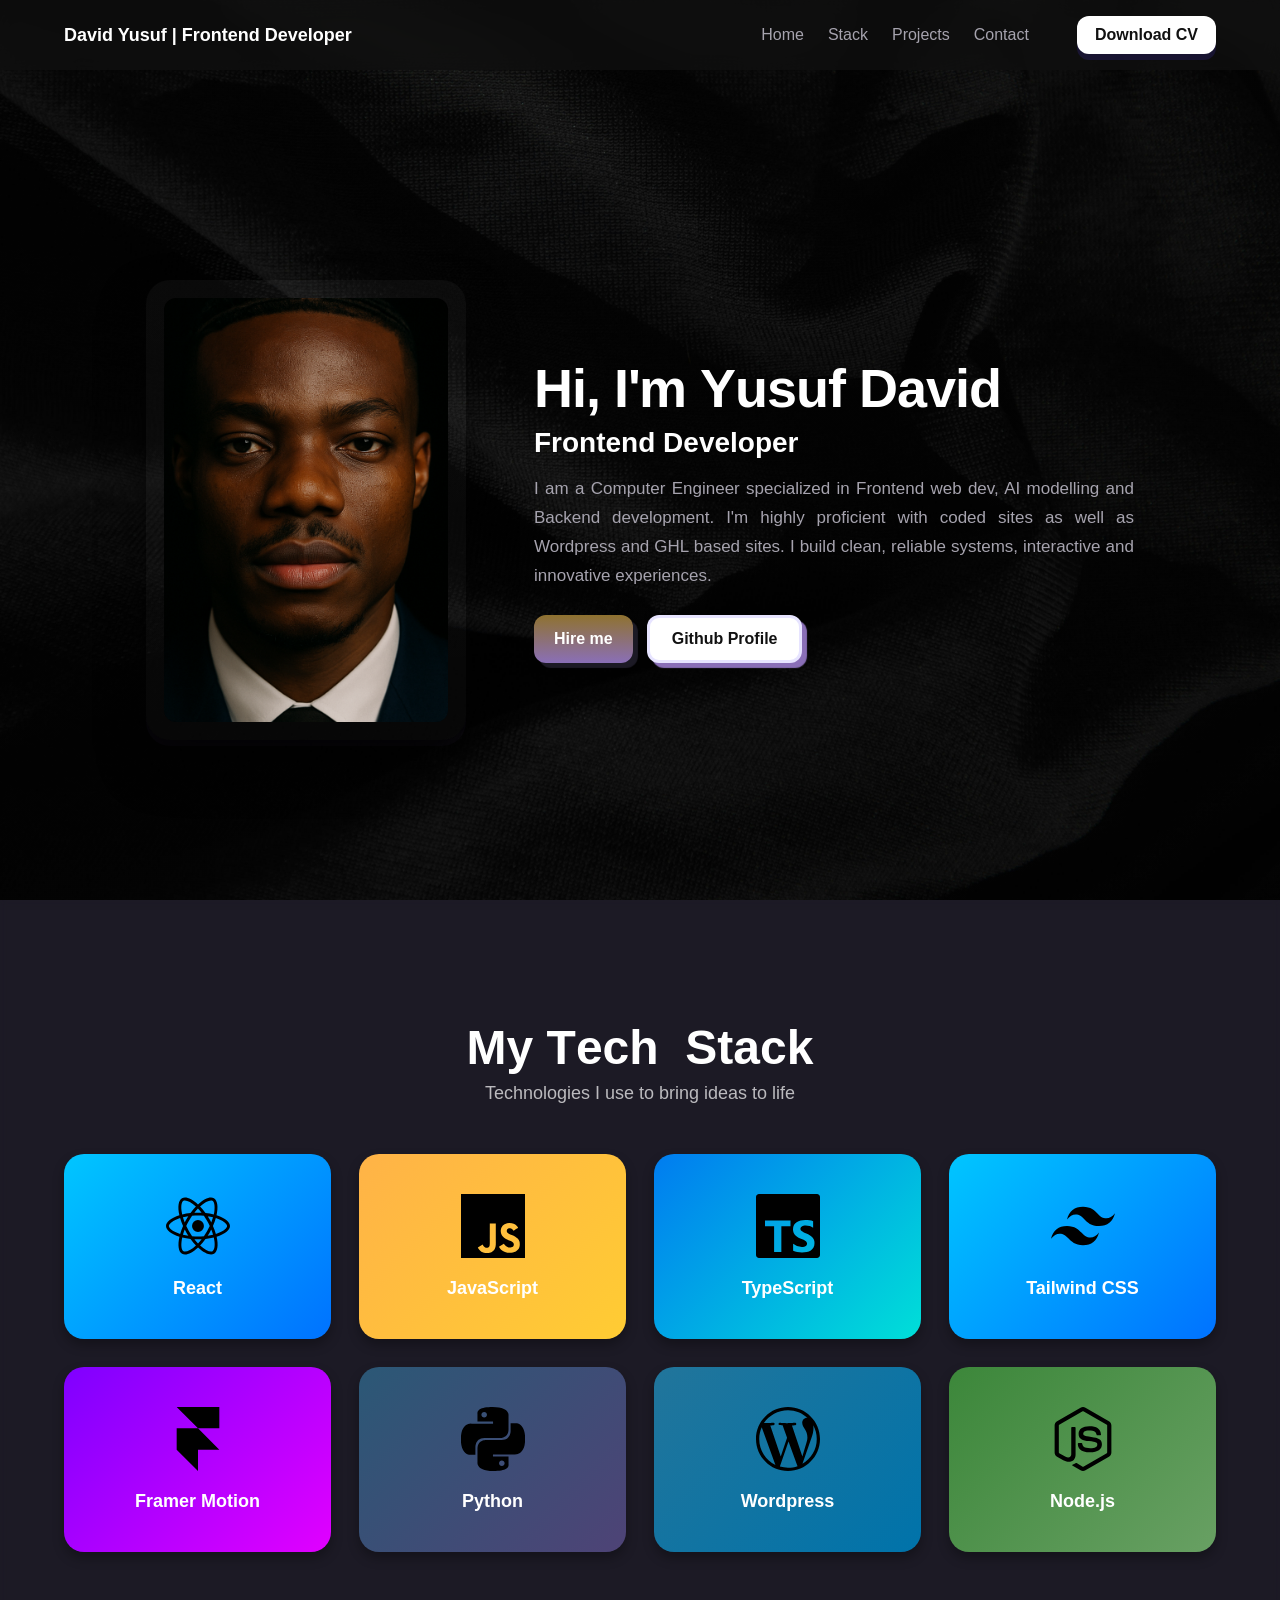
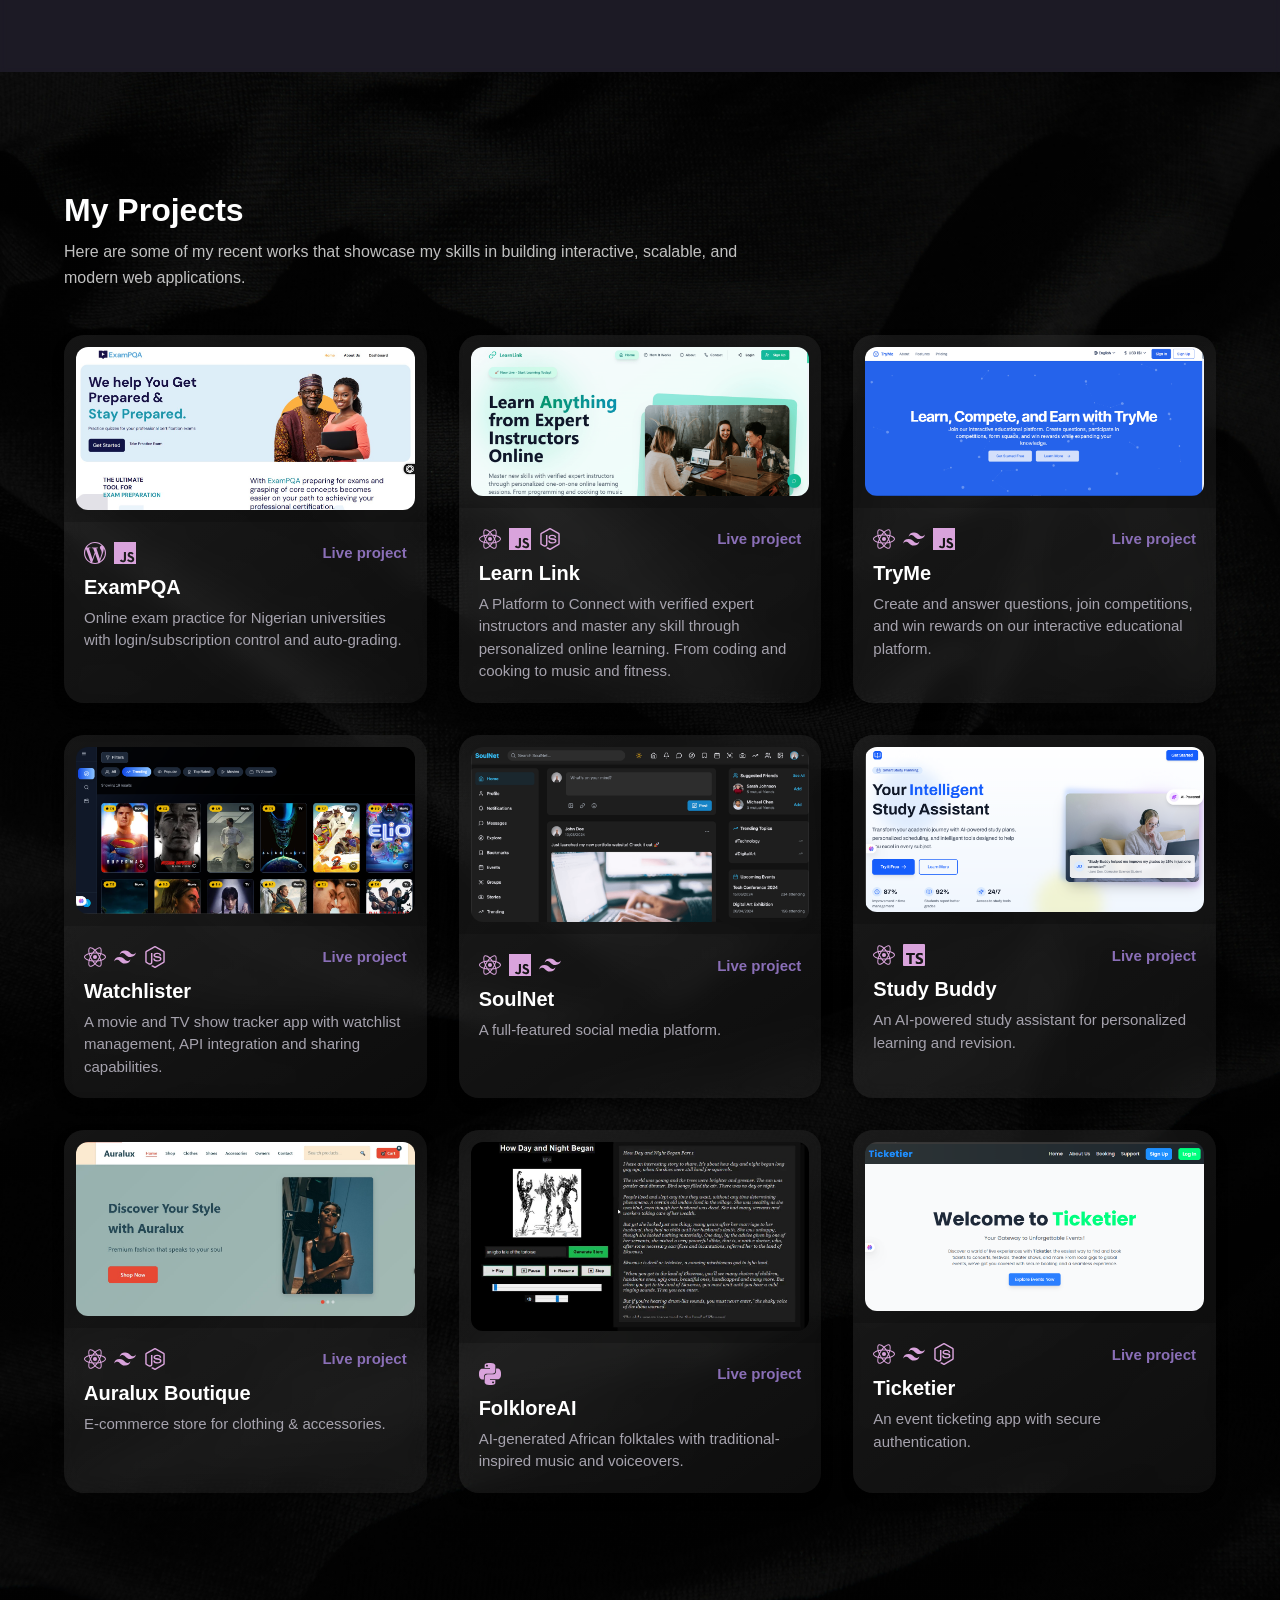
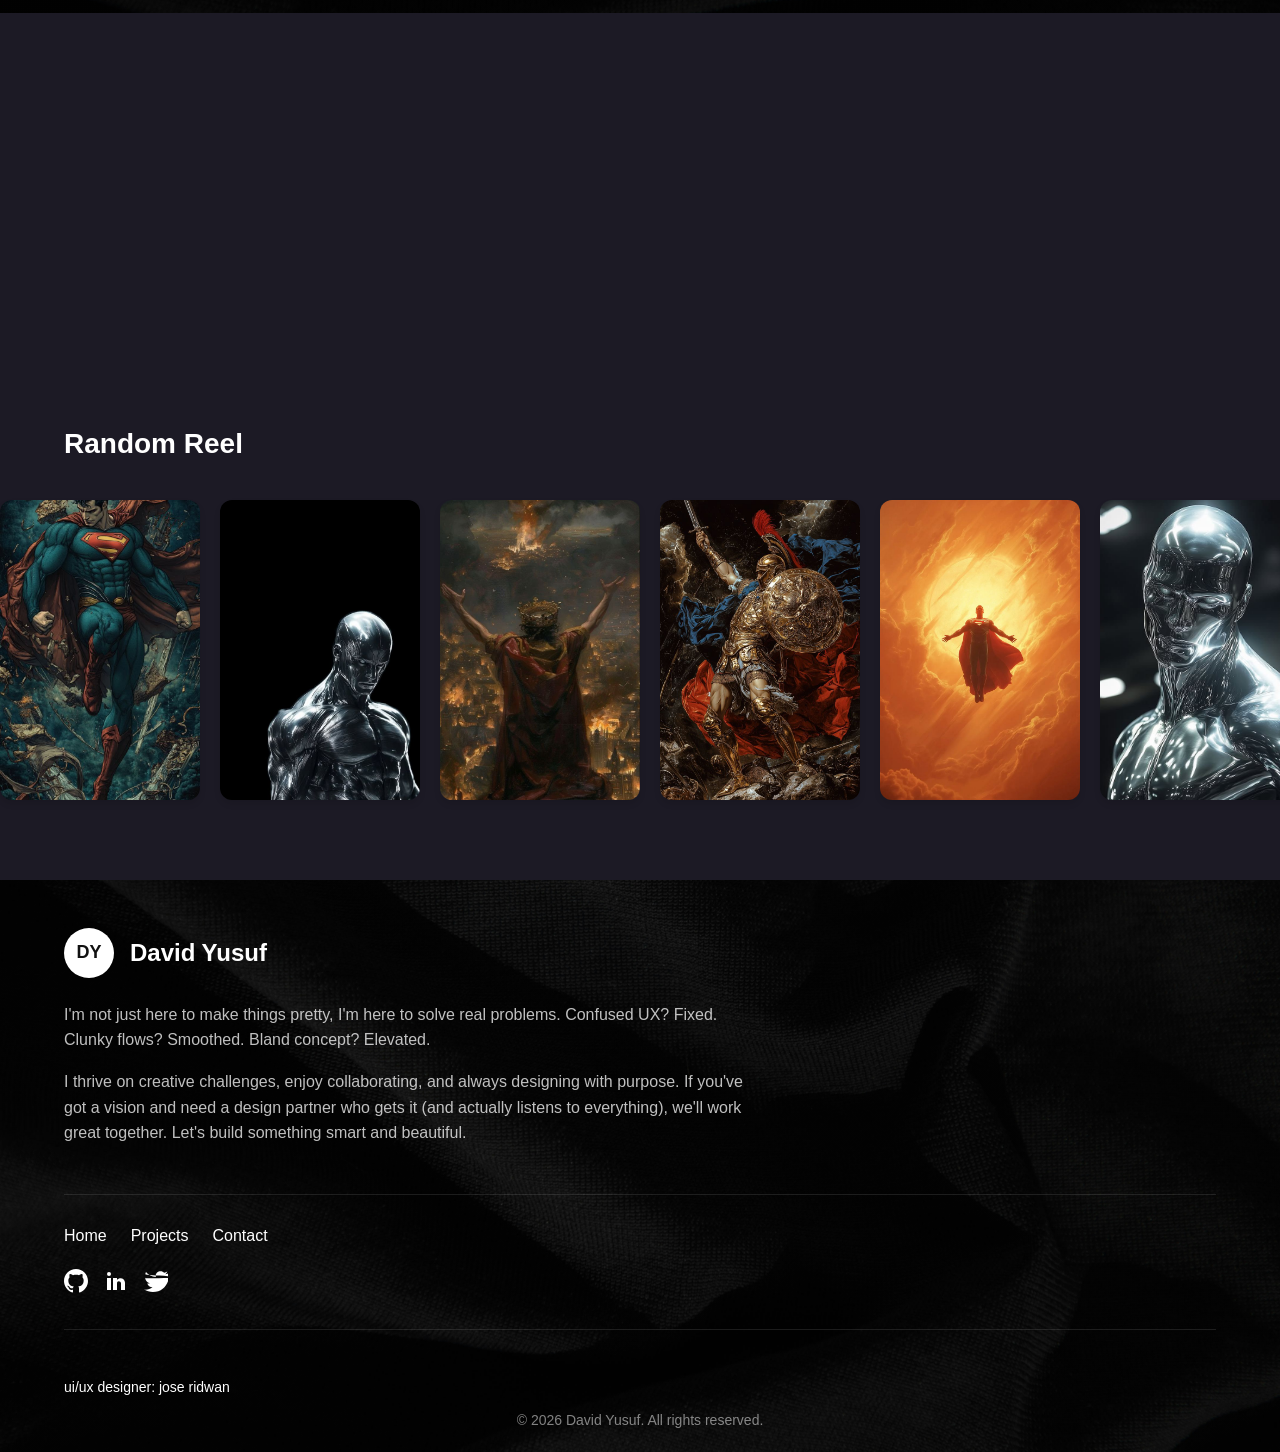
==== index.html @ df55e69a "Update project" ====
<!DOCTYPE html>
<html lang="en">
  <head>
    <meta charset="utf-8" />
    <meta name="viewport" content="width=device-width,initial-scale=1" />
    <title>David Yusuf | Frontend Developer</title>
    <meta name="theme-color" content="#0f0f10" />
    <link rel="stylesheet" href="./main.css" />
  </head>

  <body>
    <header class="site-header">
      <div class="container header-inner">
        <a class="brand" href="#">David Yusuf | Frontend Developer</a>
        <nav class="nav" id="nav-menu">
          <a href="#home">Home</a>
          <a href="#stack">Stack</a>
          <a href="#projects">Projects</a>
          <a href="#contact">Contact</a>
          <a
            class="btn btn-ghost download"
            href="./assets/David Yusuf Resume.pdf"
            download
            >Download CV</a
          >
        </nav>

        <div class="menu-toggle" id="menu-toggle">
          <!-- Hamburger icon -->
          <svg
            class="icon menu-icon"
            xmlns="http://www.w3.org/2000/svg"
            viewBox="0 0 24 24"
            fill="none"
            stroke="currentColor"
            stroke-width="2"
          >
            <line x1="3" y1="6" x2="21" y2="6" />
            <line x1="3" y1="12" x2="21" y2="12" />
            <line x1="3" y1="18" x2="21" y2="18" />
          </svg>

          <!-- Close (X) icon -->
          <svg
            class="icon close-icon"
            xmlns="http://www.w3.org/2000/svg"
            viewBox="0 0 24 24"
            fill="none"
            stroke="currentColor"
            stroke-width="2"
          >
            <line x1="18" y1="6" x2="6" y2="18" />
            <line x1="6" y1="6" x2="18" y2="18" />
          </svg>
        </div>
      </div>
    </header>

    <main id="home" class="hero">
      <div class="hero-bg"></div>

      <div class="container hero-inner">
        <div class="avatar-card">
          <div class="avatar-frame">
            <img
              src="./assets/avatar_dyce3.png"
              alt="David Yusuf avatar"
              class="avatar-img"
            />
          </div>
        </div>

        <div class="hero-content">
          <h1 class="hero-title">
            <span>H</span><span>i</span><span>,</span> <span>I</span
            ><span>'</span><span>m</span> <span>Y</span><span>u</span
            ><span>s</span><span>u</span><span>f</span> <span>D</span
            ><span>a</span><span>v</span><span>i</span><span>d</span>
          </h1>

          <h2 class="hero-sub">Frontend Developer</h2>

          <p class="hero-desc">
            I am a Computer Engineer specialized in Frontend web dev, AI
            modelling and Backend development. I'm highly proficient with coded
            sites as well as Wordpress and GHL based sites. I build clean,
            reliable systems, interactive and innovative experiences.
          </p>

          <div class="hero-cta">
            <a class="btn btn-primary" href="https://wa.me/2348116005891"
              >Hire me</a
            >
            <a
              class="btn btn-outline"
              href="https://github.com/agodnameddyce"
              target="_blank"
              rel="noopener"
              >Github Profile</a
            >
          </div>
        </div>
      </div>
    </main>

    <section id="stack" class="tech-stack-section fade-in-up">
      <div class="container">
        <h2 class="tech-title">
          <span>M</span><span>y</span> <span>T</span><span>e</span><span>c</span
          ><span>h</span>
          <span> </span>
          <span>S</span><span>t</span><span>a</span><span>c</span><span>k</span>
        </h2>
        <p class="tech-sub">Technologies I use to bring ideas to life</p>

        <div class="tech-grid">
          <div class="tech-card react">
            <div class="dot"></div>
            <img src="./assets/icons/react.svg" alt="React" />
            <h3>React</h3>
          </div>

          <div class="tech-card js">
            <div class="dot"></div>
            <img src="./assets/icons/javascript.svg" alt="JavaScript" />
            <h3>JavaScript</h3>
          </div>

          <div class="tech-card ts">
            <div class="dot"></div>
            <img src="./assets/icons/typescript.svg" alt="TypeScript" />
            <h3>TypeScript</h3>
          </div>

          <div class="tech-card tailwind">
            <div class="dot"></div>
            <img src="./assets/icons/tailwindcss.svg" alt="Tailwind" />
            <h3>Tailwind CSS</h3>
          </div>

          <div class="tech-card framer">
            <div class="dot"></div>
            <img src="./assets/icons/framer.svg" alt="Framer Motion" />
            <h3>Framer Motion</h3>
          </div>

          <div class="tech-card python">
            <div class="dot"></div>
            <img src="./assets/icons/python.svg" alt="Python" />
            <h3>Python</h3>
          </div>

          <div class="tech-card wordpress">
            <div class="dot"></div>
            <img src="./assets/icons/wordpress.svg" alt="Streamlit" />
            <h3>Wordpress</h3>
          </div>

          <div class="tech-card nodejs">
            <div class="dot"></div>
            <img src="./assets/icons/nodedotjs.svg" alt="Node.js" />
            <h3>Node.js</h3>
          </div>
        </div>
      </div>
    </section>

    <section id="projects" class="projects-section">
      <div class="projects-bg"></div>
      <div class="container">
        <h2 class="projects-title">My Projects</h2>
        <p class="projects-sub">
          Here are some of my recent works that showcase my skills in building
          interactive, scalable, and modern web applications.
        </p>

        <div class="projects-grid">
          <!-- Project Card 1: ExamPQA -->
          <div class="project-card">
            <div class="project-preview">
              <img src="./assets/swipa/exampqa.jpg" alt="ExamPQA Preview" />
            </div>
            <div class="project-info">
              <div class="project-header">
                <div class="stack-icons">
                  <img
                    src="./assets/icons/wordpress.svg"
                    alt="WordPress"
                    class="stack-icon"
                  />
                  <img
                    src="./assets/icons/javascript.svg"
                    alt="JavaScript"
                    class="stack-icon"
                  />
                </div>
                <a href="https://exampqa.com.ng/wp66" class="live-link"
                  >Live project</a
                >
              </div>
              <h3 class="project-title">ExamPQA</h3>
              <p class="project-desc">
                Online exam practice for Nigerian universities with
                login/subscription control and auto-grading.
              </p>
            </div>
          </div>

          <!-- Project Card 2: Learn-Link -->
          <div class="project-card">
            <div class="project-preview">
              <img
                src="./assets/swipa/learn-link.png"
                alt="Learn-Link Preview"
              />
            </div>
            <div class="project-info">
              <div class="project-header">
                <div class="stack-icons">
                  <img
                    src="./assets/icons/react.svg"
                    alt="React"
                    class="stack-icon"
                  />
                  <img
                    src="./assets/icons/javascript.svg"
                    alt="JavaScript"
                    class="stack-icon"
                  />
                  <img
                    src="./assets/icons/nodedotjs.svg"
                    alt="Node.js"
                    class="stack-icon"
                  />
                </div>
                <a href="https://learn-link-sigma.vercel.app/" class="live-link"
                  >Live project</a
                >
              </div>
              <h3 class="project-title">Learn Link</h3>
              <p class="project-desc">
                A Platform to Connect with verified expert instructors and
                master any skill through personalized online learning. From
                coding and cooking to music and fitness.
              </p>
            </div>
          </div>

          <!-- Project Card 3: TryMe -->
          <div class="project-card">
            <div class="project-preview">
              <img src="./assets/swipa/tryme.png" alt="TryMe Preview" />
            </div>
            <div class="project-info">
              <div class="project-header">
                <div class="stack-icons">
                  <img
                    src="./assets/icons/react.svg"
                    alt="TypeScript"
                    class="stack-icon"
                  />
                  <img
                    src="./assets/icons/tailwindcss.svg"
                    alt="TypeScript"
                    class="stack-icon"
                  />
                  <img
                    src="./assets/icons/javascript.svg"
                    alt="Framer Motion"
                    class="stack-icon"
                  />
                </div>
                <a href="https://tryme-pi.vercel.app/" class="live-link"
                  >Live project</a
                >
              </div>
              <h3 class="project-title">TryMe</h3>
              <p class="project-desc">
                Create and answer questions, join competitions, and win rewards
                on our interactive educational platform.
              </p>
            </div>
          </div>

          <!-- Project Card 4: Watchlister -->
          <div class="project-card">
            <div class="project-preview">
              <img
                src="./assets/swipa/watchlister-D1L7JNA8.png"
                alt="Watchlister Preview"
              />
            </div>
            <div class="project-info">
              <div class="project-header">
                <div class="stack-icons">
                  <img
                    src="./assets/icons/react.svg"
                    alt="React"
                    class="stack-icon"
                  />
                  <img
                    src="./assets/icons/tailwindcss.svg"
                    alt="TailwindCSS"
                    class="stack-icon"
                  />
                  <img
                    src="./assets/icons/nodedotjs.svg"
                    alt="Node.js"
                    class="stack-icon"
                  />
                </div>
                <a href="https://watchlister-jet.vercel.app/" class="live-link"
                  >Live project</a
                >
              </div>
              <h3 class="project-title">Watchlister</h3>
              <p class="project-desc">
                A movie and TV show tracker app with watchlist management, API
                integration and sharing capabilities.
              </p>
            </div>
          </div>

          <!-- Project Card 5: SoulNet -->
          <div class="project-card">
            <div class="project-preview">
              <img src="./assets/swipa/soulsnet.png" alt="SoulNet Preview" />
            </div>
            <div class="project-info">
              <div class="project-header">
                <div class="stack-icons">
                  <img
                    src="./assets/icons/react.svg"
                    alt="JavaScript"
                    class="stack-icon"
                  />
                  <img
                    src="./assets/icons/javascript.svg"
                    alt="JavaScript"
                    class="stack-icon"
                  />
                  <img
                    src="./assets/icons/tailwindcss.svg"
                    alt="Node.js"
                    class="stack-icon"
                  />
                </div>
                <a href="https://soulnet.vercel.app/" class="live-link"
                  >Live project</a
                >
              </div>
              <h3 class="project-title">SoulNet</h3>
              <p class="project-desc">A full-featured social media platform.</p>
            </div>
          </div>

          <!-- Project Card 6: Study Buddy -->
          <div class="project-card">
            <div class="project-preview">
              <img
                src="./assets/swipa/Stydybuddy-DnG-Y1oJ.png"
                alt="Study Buddy Preview"
              />
            </div>
            <div class="project-info">
              <div class="project-header">
                <div class="stack-icons">
                  <img
                    src="./assets/icons/react.svg"
                    alt="React"
                    class="stack-icon"
                  />
                  <img
                    src="./assets/icons/typescript.svg"
                    alt="TypeScript"
                    class="stack-icon"
                  />
                </div>
                <a
                  href="https://studdybuddy-school.vercel.app/ "
                  class="live-link"
                  >Live project</a
                >
              </div>
              <h3 class="project-title">Study Buddy</h3>
              <p class="project-desc">
                An AI-powered study assistant for personalized learning and
                revision.
              </p>
            </div>
          </div>

          <!-- Project Card 7: Auralux -->
          <div class="project-card">
            <div class="project-preview">
              <img src="./assets/swipa/auralux2.jpg" alt="Auralux Preview" />
            </div>
            <div class="project-info">
              <div class="project-header">
                <div class="stack-icons">
                  <img
                    src="./assets/icons/react.svg"
                    alt="React"
                    class="stack-icon"
                  />
                  <img
                    src="./assets/icons/tailwindcss.svg"
                    alt="TailwindCSS"
                    class="stack-icon"
                  />
                  <img
                    src="./assets/icons/nodedotjs.svg"
                    alt="NodeJS"
                    class="stack-icon"
                  />
                </div>
                <a href="http://auraluxboutique.vercel.app/" class="live-link"
                  >Live project</a
                >
              </div>
              <h3 class="project-title">Auralux Boutique</h3>
              <p class="project-desc">
                E-commerce store for clothing & accessories.
              </p>
            </div>
          </div>

          <!-- Project Card 8: FolkloreAI -->
          <div class="project-card">
            <div class="project-preview">
              <img src="./assets/swipa/cover.jpg" alt="FolkloreAI Preview" />
            </div>
            <div class="project-info">
              <div class="project-header">
                <div class="stack-icons">
                  <img
                    src="./assets/icons/python.svg"
                    alt="React"
                    class="stack-icon"
                  />
                </div>
                <a
                  href="https://studdybuddy-school.vercel.app/ "
                  class="live-link"
                  >Live project</a
                >
              </div>
              <h3 class="project-title">FolkloreAI</h3>
              <p class="project-desc">
                AI-generated African folktales with traditional-inspired music
                and voiceovers.
              </p>
            </div>
          </div>

          <!-- Project Card 9: Ticketier -->
          <div class="project-card">
            <div class="project-preview">
              <img
                src="./assets/swipa/ticketier-Cq8bxFsF.png"
                alt="Ticketier Preview"
              />
            </div>
            <div class="project-info">
              <div class="project-header">
                <div class="stack-icons">
                  <img
                    src="./assets/icons/react.svg"
                    alt="React"
                    class="stack-icon"
                  />
                  <img
                    src="./assets/icons/tailwindcss.svg"
                    alt="TailwindCSS"
                    class="stack-icon"
                  />
                  <img
                    src="./assets/icons/nodedotjs.svg"
                    alt="NodeJS"
                    class="stack-icon"
                  />
                </div>
                <a href="https://ticketier-tau.vercel.app/" class="live-link"
                  >Live project</a
                >
              </div>
              <h3 class="project-title">Ticketier</h3>
              <p class="project-desc">
                An event ticketing app with secure authentication.
              </p>
            </div>
          </div>
        </div>
      </div>
    </section>

    <!-- CONTACT SECTION -->
    <section id="contact" class="work-together">
      <div class="container">
        <h2 class="work-together-title">Let's work together</h2>
        <p>
          Have a project in mind or just want to say hi? Let's connect and
          create something amazing together.
        </p>
        <div class="work-buttons">
          <a class="btn btn-primary" href="https://wa.me/2348116005891"
            >Hire me</a
          >
          <a
            class="btn btn-outline"
            href="./assets/David Yusuf Resume.pdf"
            download
            >Download Cv</a
          >
        </div>
      </div>
    </section>

    <!-- RANDOM REEL SECTION -->
    <section class="random-reel">
      <div class="container">
        <h3 class="reel-title">Random Reel</h3>
      </div>
      <div class="reel-wrapper">
        <div class="reel-container" id="reelContainer">
          <!-- Carousel items will be injected here by JavaScript -->
        </div>
      </div>
    </section>

    <!-- FOOTER -->
    <footer class="site-footer">
      <div class="container footer-inner">
        <div class="footer-header">
          <!-- Avatar and Name -->
          <div class="footer-brand-info">
            <div class="footer-avatar">DY</div>
            <h4 class="footer-name">David Yusuf</h4>
          </div>

          <!-- Bio/Pitch -->
          <div class="footer-pitch">
            <p>
              I'm not just here to make things pretty, I'm here to solve real
              problems. Confused UX? Fixed. Clunky flows? Smoothed. Bland
              concept? Elevated.
            </p>
            <p>
              I thrive on creative challenges, enjoy collaborating, and always
              designing with purpose. If you've got a vision and need a design
              partner who gets it (and actually listens to everything), we'll
              work great together. Let's build something smart and beautiful.
            </p>
          </div>
        </div>

        <!-- Navigation and Socials -->
        <div class="footer-links">
          <nav class="footer-nav">
            <a href="#home">Home</a>
            <a href="#projects">Projects</a>
            <a href="#contact">Contact</a>
          </nav>

          <div class="footer-socials">
      
            <a
              href="https://github.com/agodnameddyce"
              target="_blank"
              rel="noopener"
            >
              <!-- GitHub Icon SVG -->
              <svg
                class="social-icon"
                fill="currentColor"
                viewBox="0 0 24 24"
                xmlns="http://www.w3.org/2000/svg"
              >
                <path
                  d="M12 0c-6.626 0-12 5.373-12 12 0 5.302 3.438 9.8 8.207 11.387.6.111.819-.258.819-.575 0-.285-.011-1.04-.017-2.04-3.338.724-4.042-1.61-4.042-1.61-.542-1.365-1.325-1.728-1.325-1.728-1.087-.745.083-.729.083-.729 1.205.084 1.838 1.236 1.838 1.236 1.07 1.835 2.809 1.305 3.493.998.108-.776.418-1.305.762-1.604-2.665-.305-5.467-1.334-5.467-5.931 0-1.311.469-2.381 1.236-3.221-.124-.303-.535-1.524.117-3.176 0 0 1.008-.322 3.301 1.23.957-.266 1.983-.399 3.003-.404 1.02.005 2.046.138 3.006.404 2.291-1.552 3.297-1.23 3.297-1.23.653 1.653.242 2.874.118 3.176.77.84 1.235 1.911 1.235 3.221 0 4.609-2.807 5.624-5.479 5.923.43.372.823 1.102.823 2.222 0 1.604-.015 2.896-.015 3.286 0 .318.217.694.825.574C20.565 21.792 24 17.3 24 12c0-6.627-5.373-12-12-12z"
                />
              </svg>
            </a>
            <a
              href="https://www.linkedin.com/in/david-yusuf-626819362/"
              target="_blank"
              rel="noopener"
            >
              <!-- LinkedIn Icon SVG placeholder -->
              <svg
                class="social-icon"
                xmlns="http://www.w3.org/2000/svg"
                width="24"
                height="24"
                viewBox="0 0 24 24"
              >
                <path
                  fill="#FFFFFF"
                  d="M21,21H17V14.25C17,13.19 15.81,12.31 14.75,12.31C13.69,12.31 13,13.19 13,14.25V21H9V9H13V11C13.66,9.93 15.36,9.24 16.5,9.24C19,9.24 21,11.28 21,13.75V21M7,21H3V9H7V21M5,3A2,2 0 0,1 7,5A2,2 0 0,1 5,7A2,2 0 0,1 3,5A2,2 0 0,1 5,3Z"
                />
              </svg>
            </a>
            <a
              href="https://x.com/agodnamedDYce"
              target="_blank"
              rel="noopener"
            >

            <!-- X Icon SVG placeholder -->
              <svg
                class="social-icon"
                fill="currentColor"
                viewBox="0 0 24 24"
                xmlns="http://www.w3.org/2000/svg"
              >
                <path
                  d="M24 4.557c-.883.392-1.832.656-2.828.775 1.017-.609 1.798-1.574 2.165-2.724-.951.564-2.005.974-3.127 1.195-.897-.957-2.178-1.555-3.594-1.555-3.194 0-5.464 2.508-4.74 5.713-3.993-.2-7.53-2.112-9.9-5.006-.412.709-.649 1.532-.649 2.41 0 1.66 84 3.133 2.102 3.98-.779-.025-1.517-.24-2.153-.592v.03c0 2.721 1.933 4.982 4.498 5.502-.469.127-.964.195-1.474.195-.36 0-.71-.035-1.05-.1.716 2.22 2.79 3.83 5.26 3.874-1.92 1.503-4.34 2.404-6.974 2.404-.455 0-.9-.026-1.34-.078 2.49 1.597 5.44 2.53 8.657 2.53 10.38 0 16.038-8.62 16.038-16.038 0-.244-.006-.488-.014-.731.976-.708 1.821-1.59 2.493-2.583z"
                />
              </svg>
            </a>
          </div>
        </div>

        <!-- Credit/Copyright -->
        <div class="footer-bottom">
          <p class="footer-credit">ui/ux designer: jose ridwan</p>
          <p class="footer-copyright">
            &copy; <span id="year"></span> David Yusuf. All rights reserved.
          </p>
        </div>
      </div>
    </footer>

    <script src="./script.js"></script>
  </body>
</html>
---- main.css ----
:root {
  --bg: #1c1a25; /* Darker, slightly desaturated purple-blue from the background */
  --panel: #282531; /* Dark panel color, complementing the new background */
  --muted: #a6a3ae; /* Slightly warmer muted tone */
  --white: #ffffff;
  --accent: #8f722f; /* Muted purple from the background, a primary accent */
  --accent-2: #8a6fb7; /* Lighter, more vibrant purple from the background/lighting, a secondary accent */
  --container-width: 1200px;
  --radius: 18px;
  --gap: 28px;
  font-family: "Poppins", system-ui, -apple-system, "Segoe UI", Roboto,
    "Helvetica Neue", Arial;
}

/* ================= BASE STYLES ================= */
* {
  margin: 0;
  padding: 0;
  box-sizing: border-box;
}

html {
  scroll-behavior: smooth;
}

body {
  background-image: url("./assets/matt-gross-9aCkSl6YcXg-unsplash.jpg");
  background-size: cover;
  background-repeat: repeat;
  background-attachment: fixed;
  background-position: center;
  color: var(--white);
  font-family: "Poppins", sans-serif;
  background-color: var(
    --bg
  ); /* Fallback for browsers that don't support image */
}

.container {
  max-width: 1200px;
  margin: 0 auto;
  padding: 0 24px;
}

/* ================= HEADER AND NAVIGATION ================= */
.site-header {
  position: fixed;
  top: 0;
  left: 0;
  width: 100%;
  padding: 16px 0;
  background: rgba(15, 15, 16, 0.8);
  backdrop-filter: blur(10px);
  z-index: 100;
}

.header-inner {
  display: flex;
  justify-content: space-between;
  align-items: center;
}

.brand {
  color: var(--white);
  text-decoration: none;
  font-size: 18px;
  font-weight: 700;
  transition: color 0.3s ease;
}

.brand:hover {
  transform: scale(1.03);
  /* color: var(--accent); */
}

.nav {
  display: flex;
  gap: 24px;
  align-items: center;
}

.nav a {
  color: var(--muted);
  text-decoration: none;
  font-weight: 500;
  padding: 8px 0;
  transition: color 0.3s ease, transform 0.3s ease;
}

.nav a:hover {
  /* color: var(--white); */
  transform: translateY(-2px);
}

.nav .download {
  padding: 10px 18px;
  border-radius: 12px;
  background: var(--white);
  color: #111;
  margin-left: 24px;
  box-shadow: 0 6px 0 rgba(87, 63, 255, 0.15); /* Keep a subtle purple shadow, but consider adjusting if it clashes */
  font-weight: 600;
}
.nav .download:hover {
  transform: scale(1.08);
  box-shadow: 5px 5px 1px var(--accent); /* Use new accent color */
}

/* ================= MOBILE MENU ================= */
.menu-toggle {
  display: none;
  cursor: pointer;
  position: relative;
  width: 32px;
  height: 32px;
  color: var(--white);
  transition: transform 0.3s ease;
}

.menu-toggle:active {
  transform: scale(0.9);
}

.menu-toggle .icon {
  position: absolute;
  inset: 0;
  width: 100%;
  height: 100%;
  transition: opacity 0.25s ease, transform 0.25s ease;
}
.menu-toggle .close-icon {
  opacity: 0;
  transform: scale(0.8) rotate(-45deg);
}
.menu-toggle.active .menu-icon {
  opacity: 0;
  transform: scale(0.8) rotate(45deg);
}
.menu-toggle.active .close-icon {
  opacity: 1;
  transform: scale(1) rotate(0deg);
}

/* ================= BUTTONS (Centralized) ================= */
.btn {
  display: inline-flex;
  align-items: center;
  justify-content: center;
  padding: 12px 20px;
  text-decoration: none;
  border-radius: 12px;
  font-weight: 700;
  transition: transform 0.16s ease, box-shadow 0.16s ease;
  cursor: pointer;
}

.btn-primary {
  background: linear-gradient(180deg, var(--accent), var(--accent-2));
  color: var(--white);
  box-shadow: 5px 5px 1px var(--bg);
}

.btn-primary:hover {
  transform: scale(1.08);
}

.btn-outline {
  background: var(--white);
  color: #111;
  padding: 12px 22px;
  box-shadow: 5px 5px 1px var(--accent-2);
  border-radius: 12px;
  border: 3px solid rgba(87, 63, 255, 0.14);
}
.btn-outline:hover {
  transform: scale(1.08);
}

/* ================= HERO SECTION ================= */
.hero {
  min-height: 100vh;
  padding-top: 120px;
  position: relative;
  overflow: hidden;
  display: flex;
  align-items: center;
}

.hero-bg {
  position: absolute;
  inset: 0;
  background: linear-gradient(rgba(0, 0, 0, 0.2), rgba(0, 0, 0, 0.2)),
    url("./assets/cat-han-W_5Eakb1598-unsplash.jpg") center center / cover
      no-repeat;
  z-index: 0;
}

.hero-inner {
  display: grid;
  grid-template-columns: 360px 1fr;
  gap: var(--gap);
  align-items: center;
  position: relative;
  z-index: 2;
  padding: 64px 0;
}

/* ---- AVATAR ---- */
.avatar-card {
  display: flex;
  justify-content: flex-start;
}
.avatar-frame {
  width: 320px;
  height: 460px;
  border-radius: 24px;
  background: linear-gradient(
    180deg,
    rgba(255, 255, 255, 0.03),
    rgba(255, 255, 255, 0.02)
  );
  padding: 18px;
  box-shadow: 0 25px 45px rgba(0, 0, 0, 0.6), 0 6px 0 rgba(106, 77, 158, 0.06);
  display: flex;
  align-items: center;
  justify-content: center;
  overflow: hidden;
  transition: transform 0.4s ease, box-shadow 0.3s ease;
}
.avatar-frame:hover {
  transform: translate(8px, -8px);
  box-shadow: 0 35px 60px rgba(0, 0, 0, 0.7),
    0 12px 20px rgba(106, 77, 158, 0.15);
}
.avatar-img {
  width: 100%;
  height: 100%;
  object-fit: cover;
  border-radius: 12px;
  background: #fff;
  display: block;
  box-shadow: inset 0 -6px 18px rgba(0, 0, 0, 0.25);
  animation: subtleBounce 3.5s ease-in-out infinite;
}
@keyframes subtleBounce {
  0%,
  100% {
    transform: translateY(0);
  }
  50% {
    transform: translateY(-10px);
  }
}

/* ---- HERO TEXT ---- */
.hero-title {
  font-size: 54px;
  font-weight: 800;
  letter-spacing: -0.02em;
  margin-bottom: 8px;
}
.hero-title span {
  display: inline-block;
  transition: transform 0.3s ease, text-shadow 0.3s ease, color 0.3s ease;
}
.hero-title span:hover {
  transform: scale(1.3);
  transition: 0.3 ease;
  color: var(--accent-2);
}
.hero-sub {
  font-size: 28px;
  font-weight: 700;
  margin-bottom: 16px;
}

.hero-sub:hover {
  color: var(--accent);
  transform: scale(1.1);
  transition: 0.3s ease;
  text-shadow: 0 4px 15px var(--accent-2);
}

.hero-desc {
  color: var(--muted);
  max-width: 600px;
  font-size: 17px;
  line-height: 1.7;
  margin-bottom: 24px;
  text-align: justify;
}

/* ---- HERO CTA ---- */
.hero-cta {
  display: flex;
  flex-wrap: wrap;
  gap: 14px;
}

/* ================= TECH STACK SECTION ================= */
.tech-stack-section {
  padding: 120px 0;
  text-align: center;
  backdrop-filter: blur(3px);
}

.tech-title {
  font-size: 48px;
  font-weight: 800;
  margin-bottom: 8px;
  display: inline-block;
  color: #fff;
}

.tech-title span {
  display: inline-block;
  transition: transform 0.3s ease, text-shadow 0.3s ease, color 0.3s ease;
}

.tech-title span:hover {
  transform: scale(1.3);
  text-shadow: 0 0 20px #7f00ff, 0 0 30px var(--accent-2);
  color: var(--accent-2);
}

.tech-sub {
  color: rgba(255, 255, 255, 0.7);
  font-size: 18px;
  margin-bottom: 50px;
}

.tech-grid {
  display: grid;
  grid-template-columns: repeat(auto-fit, minmax(220px, 1fr));
  gap: 28px;
}

/* ---- TECH CARD ---- */
.tech-card {
  position: relative;
  border-radius: 20px;
  padding: 40px 20px;
  background: linear-gradient(
    145deg,
    rgba(255, 255, 255, 0.1),
    rgba(255, 255, 255, 0.05)
  );
  box-shadow: 0 6px 12px rgba(0, 0, 0, 0.3);
  backdrop-filter: blur(10px);
  transition: transform 0.35s ease, box-shadow 0.35s ease;
  cursor: pointer;
  overflow: hidden;
}

/* Dot hidden until hover */
.tech-card .dot {
  position: absolute;
  top: 10px;
  right: 10px;
  width: 8px;
  height: 8px;
  background: var(--white);
  border-radius: 50%;
  opacity: 0;
}

.tech-card:hover {
  transform: scale(1.07);
  box-shadow: 0 12px 24px rgba(0, 0, 0, 0.4);
}

.tech-card:hover .dot {
  opacity: 1;
  animation: blink 1.2s infinite ease-in-out;
}

/* ---- Image ---- */
.tech-card img {
  width: 64px;
  height: 64px;
  margin-bottom: 16px;
  transition: transform 0.35s ease, filter 0.35s ease;
}

/* ---- Text ---- */
.tech-card h3 {
  font-size: 18px;
  font-weight: 700;
  transition: transform 0.35s ease, text-shadow 0.35s ease;
}

/* Hover hierarchy */
.tech-card:hover img,
.tech-card:hover h3 {
  transform: scale(1.1);
}

.tech-card img:hover,
.tech-card h3:hover {
  transform: scale(1.2);
  filter: drop-shadow(0 0 10px rgba(255, 255, 255, 0.6));
  text-shadow: 0 0 18px #e100ff;
}

/* ---- Blink animation ---- */
@keyframes blink {
  0%,
  100% {
    opacity: 0.3;
    transform: scale(0.8);
  }
  50% {
    opacity: 1;
    transform: scale(1.2);
  }
}

/* ---- Optional Gradient Backgrounds ---- */
.react {
  background: linear-gradient(135deg, #00c6ff, #0072ff);
}
.js {
  background: linear-gradient(135deg, #ffb347, #ffcc33);
}
.ts {
  background: linear-gradient(135deg, #007cf0, #00dfd8);
}
.tailwind {
  background: linear-gradient(135deg, #00c6ff, #0072ff);
}
.framer {
  background: linear-gradient(135deg, #7f00ff, #e100ff);
}
.python {
  background: linear-gradient(135deg, #2b5876, #4e4376);
}
.wordpress {
  background: linear-gradient(135deg, #21759b, #0073aa);
}
.nodejs {
  background: linear-gradient(135deg, #3c873a, #68a063);
}

/* ================= PROJECTS SECTION ================= */
.projects-section {
  padding: 120px 0;
  position: relative;
  overflow: hidden;
  z-index: 1;
}

.projects-bg {
  position: absolute;
  inset: 0;
  background: linear-gradient(rgba(0, 0, 0, 0.4), rgba(0, 0, 0, 0.4)),
    url("./assets/cat-han-W_5Eakb1598-unsplash.jpg") center center / cover
      no-repeat;
  background-attachment: fixed;
  z-index: -1;
}

/* ---- PROJECTS HEADER ---- */
.projects-title {
  font-size: 32px;
  font-weight: 700;
  color: #fff;
  margin-bottom: 10px;
  display: inline-block;
  transition: all 0.4s ease;
}

.projects-title:hover {
  color: var(--accent-2);
  transform: scale(1.05);
}

.projects-sub {
  color: rgba(255, 255, 255, 0.75);
  font-size: 16px;
  margin-bottom: 45px;
  max-width: 700px;
  line-height: 1.6;
}

/* ---- PROJECTS GRID ---- */
.projects-grid {
  display: grid;
  grid-template-columns: repeat(auto-fit, minmax(300px, 1fr));
  gap: 32px;
  animation: bounceTogether 3s ease-in-out infinite;
}

@keyframes bounceTogether {
  0%,
  100% {
    transform: translateY(0);
  }
  50% {
    transform: translateY(-15px);
  }
}

/* ---- PROJECT CARD ---- */
.project-card {
  position: relative;
  border-radius: 20px;
  background: linear-gradient(
    145deg,
    rgba(255, 255, 255, 0.1),
    rgba(255, 255, 255, 0.05)
  );
  box-shadow: 0 6px 12px rgba(0, 0, 0, 0.3);
  backdrop-filter: blur(10px);
  transition: transform 0.4s ease, box-shadow 0.4s ease;
  overflow: hidden;
}

.project-card:hover {
  animation-play-state: paused;
  box-shadow: 0 14px 28px rgba(0, 0, 0, 0.4);
}

/* When card is hovered, both sections grow together */
.project-card:hover .project-preview,
.project-card:hover .project-info {
  transform: scale(1.03);
  transition: transform 0.4s ease;
}

/* Preview image hover */
.project-card:hover .project-preview img {
  transform: scale(1.08);
}

.project-preview {
  padding: 12px;
  background: rgba(0, 0, 0, 0.2);
  border-radius: 20px 20px 0 0;
  overflow: hidden;
}

.project-preview img {
  width: 100%;
  height: auto;
  border-radius: 12px;
  display: block;
  transition: transform 0.4s ease;
}

.project-info {
  padding: 20px;
}

.project-header {
  display: flex;
  justify-content: space-between;
  align-items: center;
  margin-bottom: 12px;
}

/* Stack icons (purple tint) */
.stack-icons {
  display: flex;
  gap: 8px;
}

.stack-icons img {
  filter: invert(79%) sepia(10%) saturate(1337%) hue-rotate(240deg)
    brightness(91%) contrast(88%);
  transition: transform 0.3s ease, filter 0.3s ease;
}

.stack-icons:hover img {
  filter: invert(85%) sepia(20%) saturate(1400%) hue-rotate(260deg)
    brightness(105%) contrast(95%);
}

.stack-icon {
  width: 22px;
  height: 22px;
  transition: transform 0.3s ease;
}

.stack-icon:hover {
  transform: scale(1.3) rotate(5deg);
}

.live-link {
  color: var(--accent-2);
  text-decoration: none;
  font-weight: 600;
  font-size: 15px;
  transition: all 0.3s ease;
}

.live-link:hover {
  transform: scale(1.05);
  color: var(--accent-2);
}

.project-title {
  font-size: 20px;
  font-weight: 700;
  margin-bottom: 8px;
  transition: transform 0.4s ease, color 0.4s ease;
}

.project-title:hover {
  transform: scale(0.98);
  color: var(--accent-2);
}

/* Description */
.project-desc {
  color: var(--muted);
  font-size: 15px;
  line-height: 1.5;
  transition: color 0.4s ease;
}

.project-desc:hover {
  color: var(--white);
}

/* ================= CONTACT SECTION (Work Together) ================= */
.work-together {
  text-align: center;
  padding: 100px 0 60px;
  position: relative;
  animation: sectionBounce 4s ease-in-out infinite;
}

@keyframes sectionBounce {
  0%,
  100% {
    transform: translateY(0);
  }
  50% {
    transform: translateY(-6px);
  }
}

.work-together-title {
  font-size: 40px;
  font-weight: 800;
  color: #fff;
  margin-bottom: 16px;
  transition: all 0.4s ease;
}

.work-together-title:hover {
  color: var(--accent-2);
  transform: scale(1.05);
}

.work-together p {
  color: rgba(255, 255, 255, 0.7);
  font-size: 17px;
  max-width: 700px;
  margin: 0 auto 32px;
  line-height: 1.6;
  transition: all 0.4s ease;
}

.work-together p:hover {
  color: rgba(255, 255, 255, 0.9);
  transform: scale(1.03);
  font-weight: 500;
}

.work-buttons {
  display: flex;
  justify-content: center;
  gap: 16px;
  flex-wrap: wrap;
  margin-top: 16px;
}

/* ================= RANDOM REEL SECTION (Carousel) ================= */
.random-reel {
  padding: 60px 0;
}

.reel-title {
  color: #fff;
  font-weight: 700;
  font-size: 28px;
  margin-bottom: 20px;
  text-align: left;
}

.reel-wrapper {
  position: relative;
  overflow: hidden;
  /* FIX: Removed gradient fade for simplicity, but can be added back if needed */
  padding: 20px 0;
}

.reel-container {
  display: flex;
  gap: 20px;
  /* FIX: Set a large width to contain all duplicated items for the infinite scroll effect */
  width: max-content;
  animation: scroll 30s linear infinite;
  will-change: transform;
}

@keyframes scroll {
  0% {
    transform: translateX(0);
  }
  /* FIX: Changed to -50% to scroll exactly one set of images, enabling seamless loop */
  100% {
    transform: translateX(-50%);
  }
}

.reel-item {
  flex: 0 0 auto;
  width: 200px;
  height: 300px;
  border-radius: 12px;
  overflow: hidden;
  cursor: pointer;
  transition: all 0.3s cubic-bezier(0.34, 1.56, 0.64, 1);
  box-shadow: 0 4px 6px rgba(0, 0, 0, 0.1);
  position: relative;
}

.reel-item:hover {
  transform: scale(1.15);
  box-shadow: 0 20px 40px rgba(0, 0, 0, 0.8);
  z-index: 10;
}

.reel-item img {
  width: 100%;
  height: 100%;
  object-fit: cover;
  display: block;
}

/* ================= FOOTER ================= */

.site-footer {
  padding: 48px 0 24px;
  text-align: left;
  color: rgba(255, 255, 255, 0.5);
  position: relative; /* IMPORTANT: Set positioning context for the pseudo-element */
  z-index: 1; /* Ensure content is above the background */
  overflow: hidden;
}

.site-footer::before {
  content: "";
  position: absolute;
  inset: 0;
  background: linear-gradient(rgba(0, 0, 0, 0.2), rgba(0, 0, 0, 0.2)),
    url("./assets/cat-han-W_5Eakb1598-unsplash.jpg") center center / cover
      no-repeat;
  z-index: -1; /* Place the background behind the content */
  background-attachment: fixed;
}

.footer-inner {
  display: flex;
  flex-direction: column;
  gap: 32px;
}

/* --- Header Section (Avatar, Name, Pitch) --- */
.footer-header {
  display: flex;
  flex-direction: column;
  gap: 24px;
  padding-bottom: 32px;
  border-bottom: 1px solid rgba(255, 255, 255, 0.1); /* Separator line */
}

.footer-brand-info {
  display: flex;
  align-items: center;
  gap: 16px;
}

.footer-avatar {
  width: 50px;
  height: 50px;
  border-radius: 50%;
  background: var(--white);
  color: #111;
  display: flex;
  justify-content: center;
  align-items: center;
  font-weight: 700;
  font-size: 18px;
}

.footer-name {
  font-size: 24px;
  font-weight: 700;
  color: var(--white);
  margin: 0;
}

.footer-pitch p {
  margin-bottom: 16px;
  line-height: 1.6;
  max-width: 700px;
  color: rgba(255, 255, 255, 0.75);
}

/* --- Links Section (Nav and Socials) --- */
.footer-links {
  display: flex;
  flex-direction: column;
  gap: 24px;
  padding-bottom: 32px;
  border-bottom: 1px solid rgba(255, 255, 255, 0.1);
}

.footer-nav {
  display: flex;
  gap: 24px;
}

.footer-nav a {
  color: var(--white);
  text-decoration: none;
  font-weight: 500;
  transition: color 0.3s ease;
}

.footer-nav a:hover {
  color: var(--accent);
}

.footer-socials {
  display: flex;
  gap: 16px;
}

.social-icon {
  width: 24px;
  height: 24px;
  color: var(--white);
  transition: color 0.3s ease, transform 0.3s ease;
}

.social-icon:hover {
  color: var(--accent);
  transform: scale(1.1);
}

/* --- Bottom Section (Copyright/Credit) --- */
.footer-bottom {
  padding-top: 16px;
}

.footer-credit {
  font-size: 14px;
  color: rgba(255, 255, 255, 0.4);
}

.footer-copyright {
  text-align: center; /* Center the text */
  margin-top: 16px; /* Add space above it */
  font-size: 14px;
  color: rgba(255, 255, 255, 0.5);
}

/* ================= HOVER EFFECTS ================= */

/* 1. Keyframe for the spinning avatar */
@keyframes spin-anticlockwise {
  from {
    transform: rotate(0deg);
  }
  to {
    transform: rotate(-360deg);
  }
}

/* 1. Avatar Spin (DY in the circle) */
.footer-avatar {
  transition: transform 0.8s ease-in-out;
}

.footer-avatar:hover {
  animation: spin-anticlockwise 0.8s ease-in-out forwards;
}

/* 2. Name Grow and Color Change (David Yusuf) */
.footer-name {
  transition: color 0.3s ease, transform 0.3s ease;
  transform-origin: left;
}

.footer-name:hover {
  transform: scale(1.05);
  color: var(--accent-2, var(--accent));
}

/* 3. Navigation Links Grow and Color Change (Home, Projects, Contact) */
.footer-nav a {
  transition: color 0.3s ease, transform 0.3s ease;
  display: inline-block;
}

.footer-nav a:hover {
  /* Grow slightly (e.g., 10%) */
  transform: scale(1.1);
  color: var(--accent-2, var(--accent));
}

/* 4. Social Icons Grow and Tilt Anti-clockwise */
.footer-socials a .social-icon {
  transition: color 0.3s ease, transform 0.3s ease;
}

.footer-socials a:hover .social-icon {
  transform: scale(1.2) rotate(-10deg);
}

/* 5. Credit Text Grow and Bolder (ui/ux designer: jose ridwan) */
.footer-credit {
  color: var(--white);
  transition: font-weight 0.3s ease, transform 0.3s ease;
  display: inline-block;
}

.footer-credit:hover {
  /* Grow slightly (e.g., 5%) */
  transform: scale(1.05);
  /* Become bolder (e.g., 700 or 800) */
  font-weight: 700;
}

/* ================= RESPONSIVE ================= */

/* TABLET (1024px) */
@media (max-width: 1024px) {
  .brand {
    font-size: 16px; /* Reduced font size to fit on one line */
  }

  .nav .download {
    padding: 8px 12px;
    font-size: 14px;
  }

  .hero-inner {
    grid-template-columns: 300px 1fr;
    gap: 24px;
  }
  .hero-title {
    font-size: 42px;
  }
  .hero-sub {
    font-size: 22px;
  }
  .hero-desc {
    font-size: 16px;
  }
  .avatar-frame {
    width: 280px;
    height: 400px;
  }

  .hero-desc {
    max-width: 90%;
    text-align: justify;
    font-size: 16px;
  }
}

/* MOBILE (780px) */
@media (max-width: 780px) {
  .menu-toggle {
    display: block;
  }

  .nav {
    display: none;
    position: absolute;
    top: 74px;
    right: 0;
    background: rgba(15, 15, 16, 0.96);
    width: 220px;
    border-radius: 0 0 0 16px;
    padding: 16px;
    flex-direction: column;
    gap: 12px;
    box-shadow: 0 8px 20px rgba(0, 0, 0, 0.3);
    transform: translateY(-20px);
    opacity: 0;
    transition: all 0.3s ease;
  }
  .nav.active {
    display: flex;
    transform: translateY(0);
    opacity: 1;
  }

  .hero {
    padding-top: 90px;
  }
  .hero-inner {
    grid-template-columns: 1fr;
    text-align: center;
    gap: 24px;
  }
  .avatar-frame {
    max-width: 280px;
    height: 340px;
    margin: 0 auto;
  }
  .hero-title {
    font-size: 28px;
    font-weight: 700;
  }
  .hero-sub {
    font-size: 18px;
    font-weight: 600;
    color: #ddd;
  }
  .hero-desc {
    font-size: 15px;
    max-width: 90%;
    margin: 0 auto 24px;
    text-align: left;
  }
  .hero-cta {
    justify-content: center;
  }

  .tech-title {
    font-size: 32px;
  }
  .tech-sub {
    font-size: 16px;
  }
  .tech-card {
    padding: 28px 14px;
  }

  .reel-item {
    width: 150px;
    height: 225px;
  }
}

/* Mobile (480px) */
@media (max-width: 480px) {
  .reel-item {
    width: 120px;
    height: 180px;
  }
}

/* =======SCROLL ANIMATIONS===== */
/* ====== HEADER ANIMATION ====== */
.site-header {
  transform: translateY(-50px);
  opacity: 0;
  animation: headerSlide 0.8s ease-out forwards;
}

@keyframes headerSlide {
  to {
    transform: translateY(0);
    opacity: 1;
  }
}

/* ====== AVATAR SPIN-IN ====== */
.avatar-img {
  width: 200px;
  transform: rotateY(90deg) translateY(0);
  opacity: 0;
  transform-style: preserve-3d;
  animation: spinIn 1.2s ease-out 0.6s forwards,
    floatY 3.5s ease-in-out 2s infinite; /* subtle infinite bounce after spin */
}

/* ===== Spin-in Animation ===== */
@keyframes spinIn {
  0% {
    transform: rotateY(90deg) translateY(0);
    opacity: 0;
  }
  100% {
    transform: rotateY(0) translateY(0);
    opacity: 1;
  }
}

.avatar-card {
  overflow: visible !important; /* allow full spin + bounce */
}

.avatar-card img {
  object-fit: cover;
  width: 100%;
  display: block;
  transform-origin: center;
}

/* ===== Subtle Infinite Bounce ===== */
@keyframes floatY {
  0%,
  100% {
    transform: translateY(0);
  }
  50% {
    transform: translateY(
      -10px
    ); /* adjust height for gentler or stronger bounce */
  }
}

/* ====== HERO FADE-UP ELEMENTS ====== */
.hero-sub,
.hero-desc,
.hero-cta {
  opacity: 0;
  transform: translateY(30px);
  animation: fadeUp 0.8s ease-out forwards;
}

.hero-sub {
  animation-delay: 1s;
}

.hero-desc {
  animation-delay: 1.3s;
}

.hero-cta {
  animation-delay: 1.6s;
}

@keyframes fadeUp {
  to {
    opacity: 1;
    transform: translateY(0);
  }
}

/* ====== HERO TITLE LETTERS ====== */
.hero-title {
  display: inline-block;
  opacity: 0;
  animation: showTitle 0s 1.8s forwards; /* triggers visibility before letters animate */
}

@keyframes showTitle {
  to {
    opacity: 1;
  }
}

.hero-title span {
  display: inline-block;
  transform: scale(0);
  animation: growLetter 0.45s ease-out forwards;
}

@keyframes growLetter {
  to {
    transform: scale(1);
  }
}

/* ====== BUTTON STYLING (Optional) ====== */
.btn {
  transition: transform 0.3s ease;
}

.btn:hover {
  transform: scale(1.05);
}

/* ===== Fade In From Below ===== */
.fade-in-up {
  opacity: 0;
  transform: translateY(50px);
  transition: opacity 0.8s ease-out, transform 0.8s ease-out;
}

.fade-in-up.visible {
  opacity: 1;
  transform: translateY(0);
}

/* === PROJECTS SCROLL ANIMATION === */
.projects-section {
  opacity: 0;
  transform: translateY(-40px);
  transition: opacity 0.7s ease-out, transform 0.7s ease-out;
}

/* Active state when in view */
.projects-section.visible {
  opacity: 1;
  transform: translateY(0);
}

/* ==== Scroll Animation  ==== */
.work-together {
  opacity: 0;
  transform: translateY(40px);
  transition: opacity 0.8s ease, transform 0.8s ease;
}

.work-together.visible {
  opacity: 1;
  transform: translateY(0);
  animation: sectionBounce 4s ease-in-out infinite; /* restore bounce */
}

/* Title: scroll fade + keep hover transition smooth */
.work-together-title {
  opacity: 0;
  transition: opacity 1s ease, color 0.4s ease, transform 0.4s ease;
}

.work-together.visible .work-together-title {
  opacity: 1;
}

/* Paragraph: scroll + hover fix */
.work-together p {
  opacity: 0;
  transform: translateY(40px);
  transition: opacity 0.8s ease, transform 0.8s ease, color 0.4s ease,
    font-weight 0.4s ease;
}

.work-together.visible p {
  opacity: 1;
  transform: translateY(0);
}

/* Buttons container */
.work-buttons {
  opacity: 0;
  transform: translateY(40px);
  transition: opacity 0.8s ease, transform 0.8s ease;
}

.work-together.visible .work-buttons {
  opacity: 1;
  transform: translateY(0);
}

/* Staggered ascending animation for reel items (temporary) */
.reel-item.ascend {
  animation-name: reelAscend;
  animation-duration: 0.48s;
  animation-fill-mode: both;
  animation-timing-function: cubic-bezier(0.22, 1, 0.36, 1);
  /* each item will get its own inline animation-delay from JS */
  z-index: 20; /* make animated item appear above others while moving */
  pointer-events: none; /* avoid accidental hover while animating */
}

/* keyframes: start slightly below and transparent, then flow up into place */
@keyframes reelAscend {
  0% {
    transform: translateY(40px) scale(0.98);
    opacity: 0;
    filter: blur(0.6px);
  }
  60% {
    transform: translateY(-6px) scale(1.02);
    opacity: 1;
    filter: blur(0);
  }
  100% {
    transform: translateY(0) scale(1);
    opacity: 1;
    filter: none;
  }
}

/* small safety: ensure rerun doesn't leave permanent inline styles */
.reel-item {
  will-change: transform, opacity;
}

/* ================= FOOTER: Fade-up on scroll (non-destructive) ================= */
/* Base (hidden) state */
.site-footer {
  opacity: 0;
  transform: translateY(28px);
  transition: opacity 0.75s ease-out, transform 0.75s ease-out;
  /* keep existing overflow/z-index/etc. - do not change them here */
}

/* Visible state after scrolling into view */
.site-footer.footer-visible {
  opacity: 1;
  transform: translateY(0);
  /* do NOT set 'transition' for color/transform beyond this; preserve existing hover transitions */
}

/* Optional: slight staggers for sub-sections (subtle, non-destructive) */
.site-footer.footer-visible .footer-header,
.site-footer.footer-visible .footer-links,
.site-footer.footer-visible .footer-bottom {
  transition: opacity 0.6s ease-out, transform 0.6s ease-out;
  opacity: 0;
  transform: translateY(10px);
}

/* when footer-visible is present, fade them in with a tiny stagger using transition-delay */
.site-footer.footer-visible .footer-header {
  opacity: 1;
  transform: translateY(0);
  transition-delay: 0.05s;
}

.site-footer.footer-visible .footer-links {
  opacity: 1;
  transform: translateY(0);
  transition-delay: 0.12s;
}

.site-footer.footer-visible .footer-bottom {
  opacity: 1;
  transform: translateY(0);
  transition-delay: 0.18s;
}
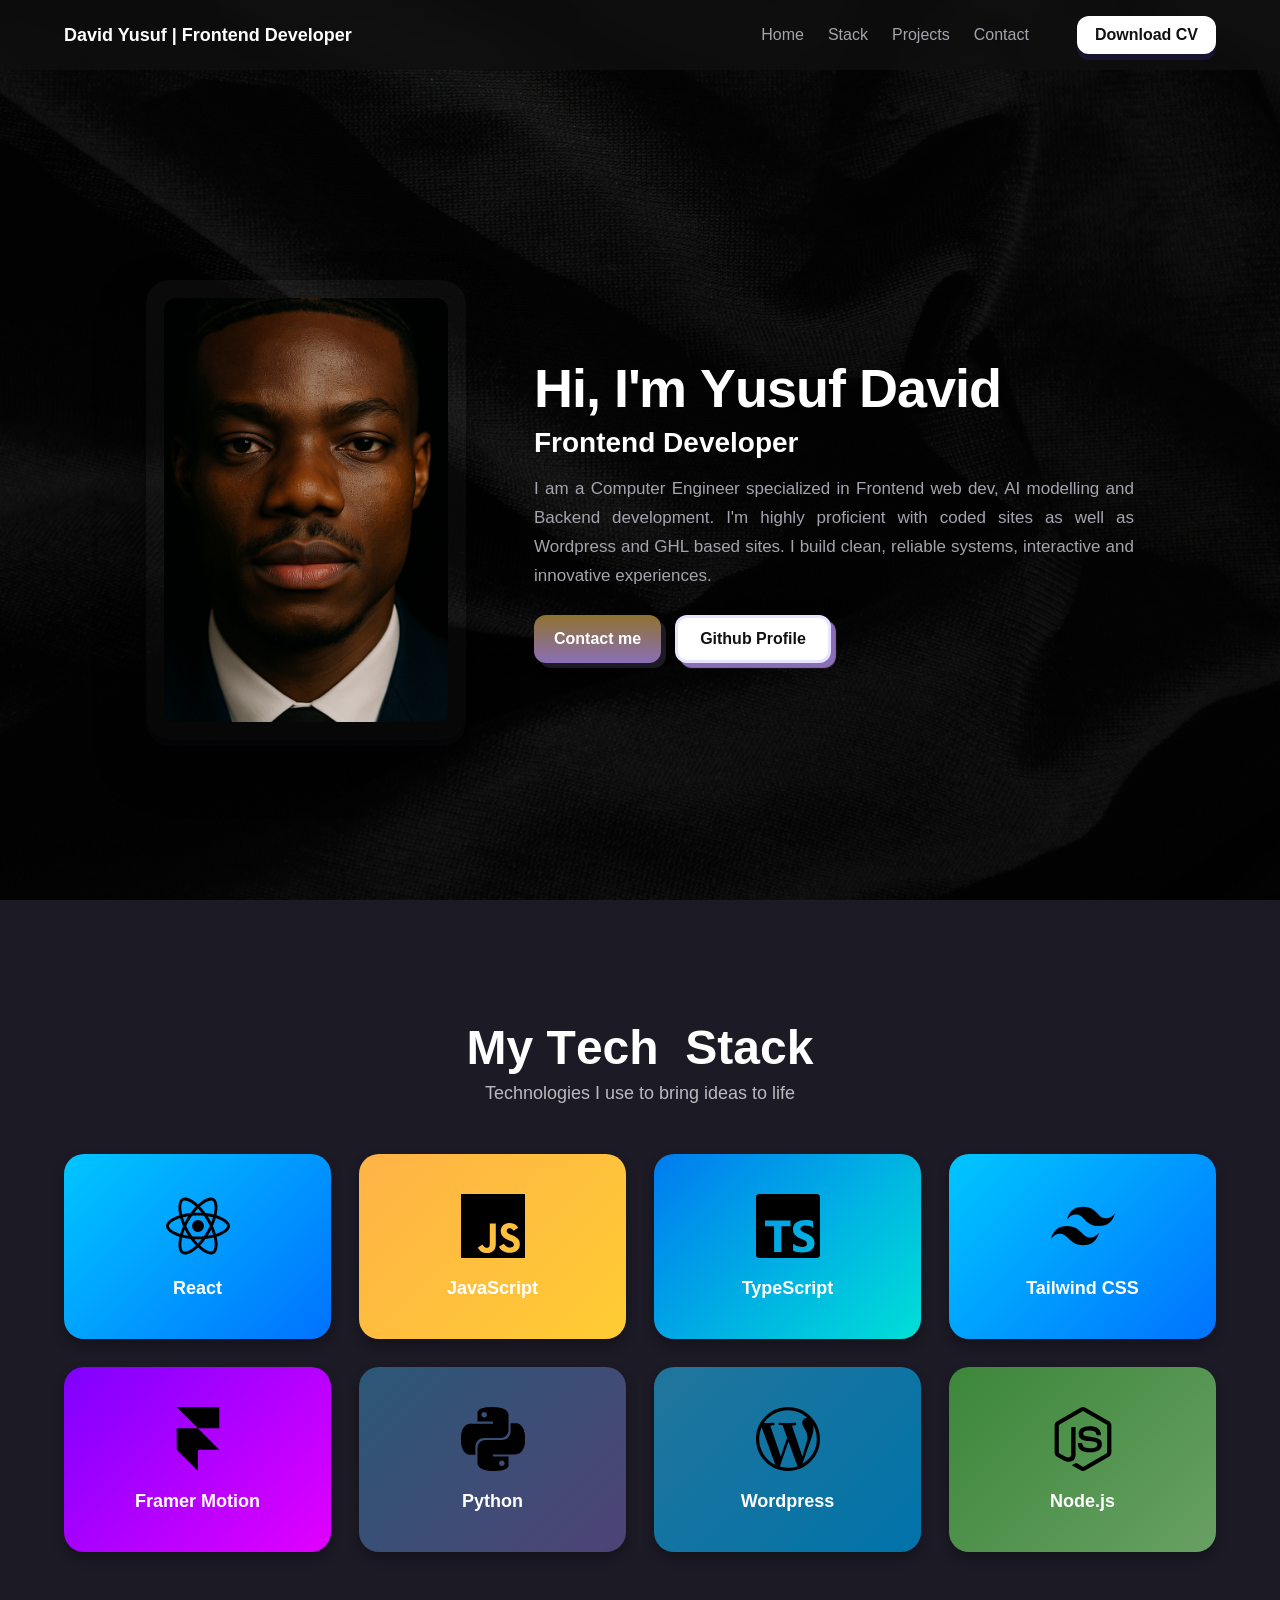
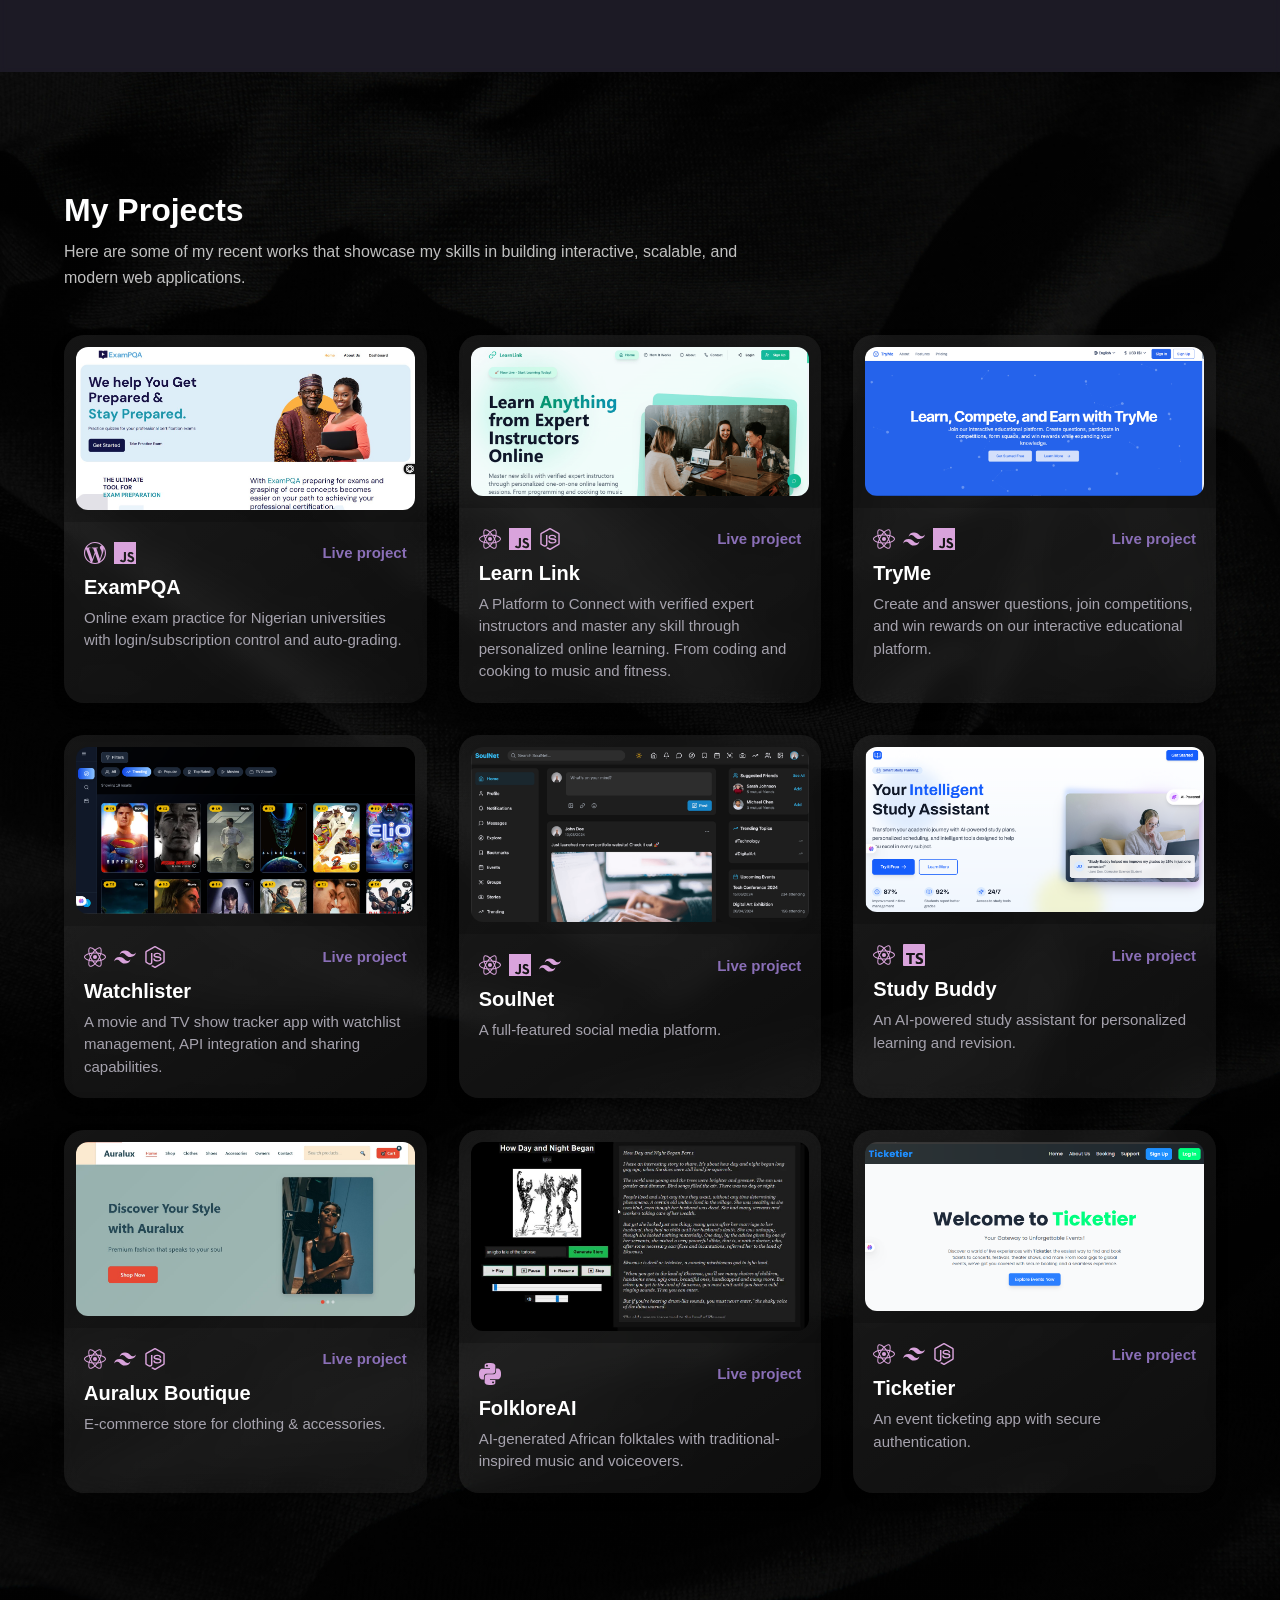
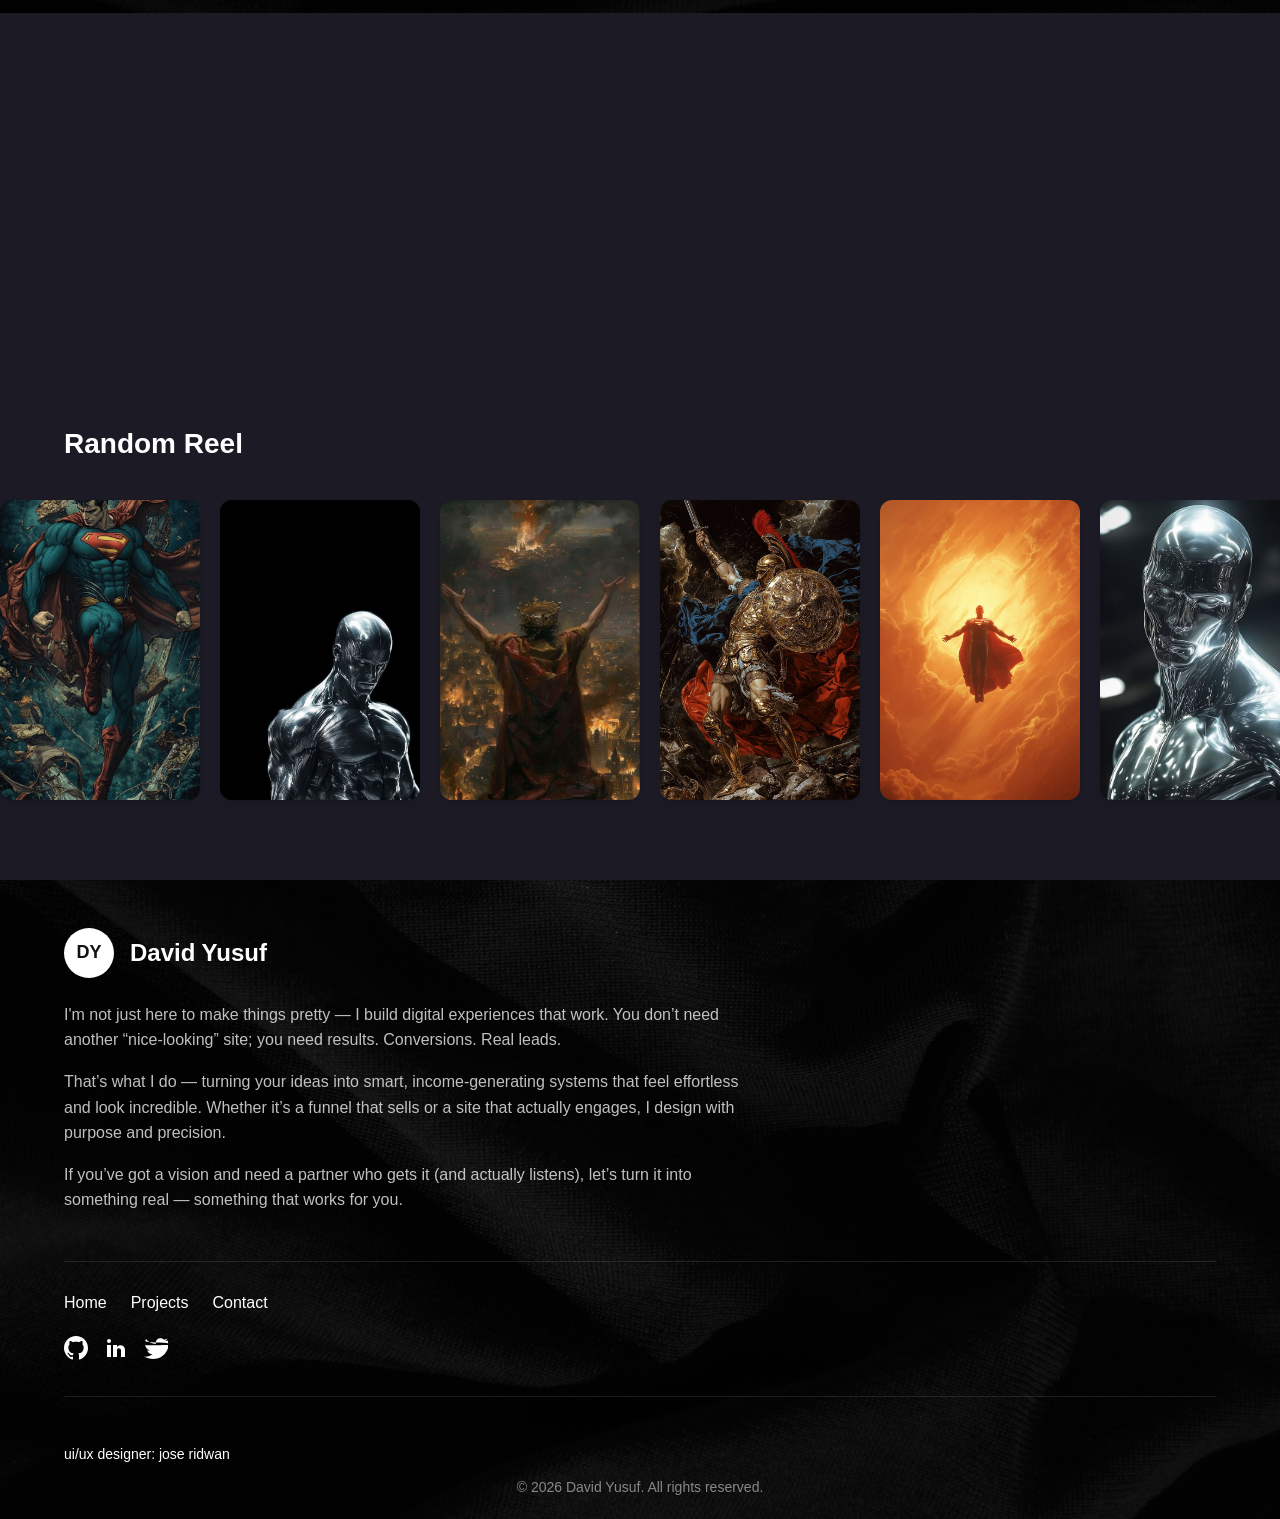
==== commit 6c064b15: "update footer" ====
--- a/index.html
+++ b/index.html
@@ -89,7 +89,7 @@
 
           <div class="hero-cta">
             <a class="btn btn-primary" href="https://wa.me/2348116005891"
-              >Hire me</a
+              >Contact me</a
             >
             <a
               class="btn btn-outline"
@@ -504,7 +504,7 @@
         </p>
         <div class="work-buttons">
           <a class="btn btn-primary" href="https://wa.me/2348116005891"
-            >Hire me</a
+            >Contact me</a
           >
           <a
             class="btn btn-outline"
@@ -541,15 +541,21 @@
           <!-- Bio/Pitch -->
           <div class="footer-pitch">
             <p>
-              I'm not just here to make things pretty, I'm here to solve real
-              problems. Confused UX? Fixed. Clunky flows? Smoothed. Bland
-              concept? Elevated.
+              I'm not just here to make things pretty — I build digital
+              experiences that work. You don’t need another “nice-looking” site;
+              you need results. Conversions. Real leads.
             </p>
             <p>
-              I thrive on creative challenges, enjoy collaborating, and always
-              designing with purpose. If you've got a vision and need a design
-              partner who gets it (and actually listens to everything), we'll
-              work great together. Let's build something smart and beautiful.
+              That’s what I do — turning your ideas into smart,
+              income-generating systems that feel effortless and look
+              incredible. Whether it’s a funnel that sells or a site that
+              actually engages, I design with purpose and precision.
+            </p>
+            <p>
+              If you’ve
+              got a vision and need a partner who gets it (and actually
+              listens), let’s turn it into something real — something that works
+              for you.
             </p>
           </div>
         </div>
@@ -563,7 +569,6 @@
           </nav>
 
           <div class="footer-socials">
-      
             <a
               href="https://github.com/agodnameddyce"
               target="_blank"
@@ -605,8 +610,7 @@
               target="_blank"
               rel="noopener"
             >
-
-            <!-- X Icon SVG placeholder -->
+              <!-- X Icon SVG placeholder -->
               <svg
                 class="social-icon"
                 fill="currentColor"
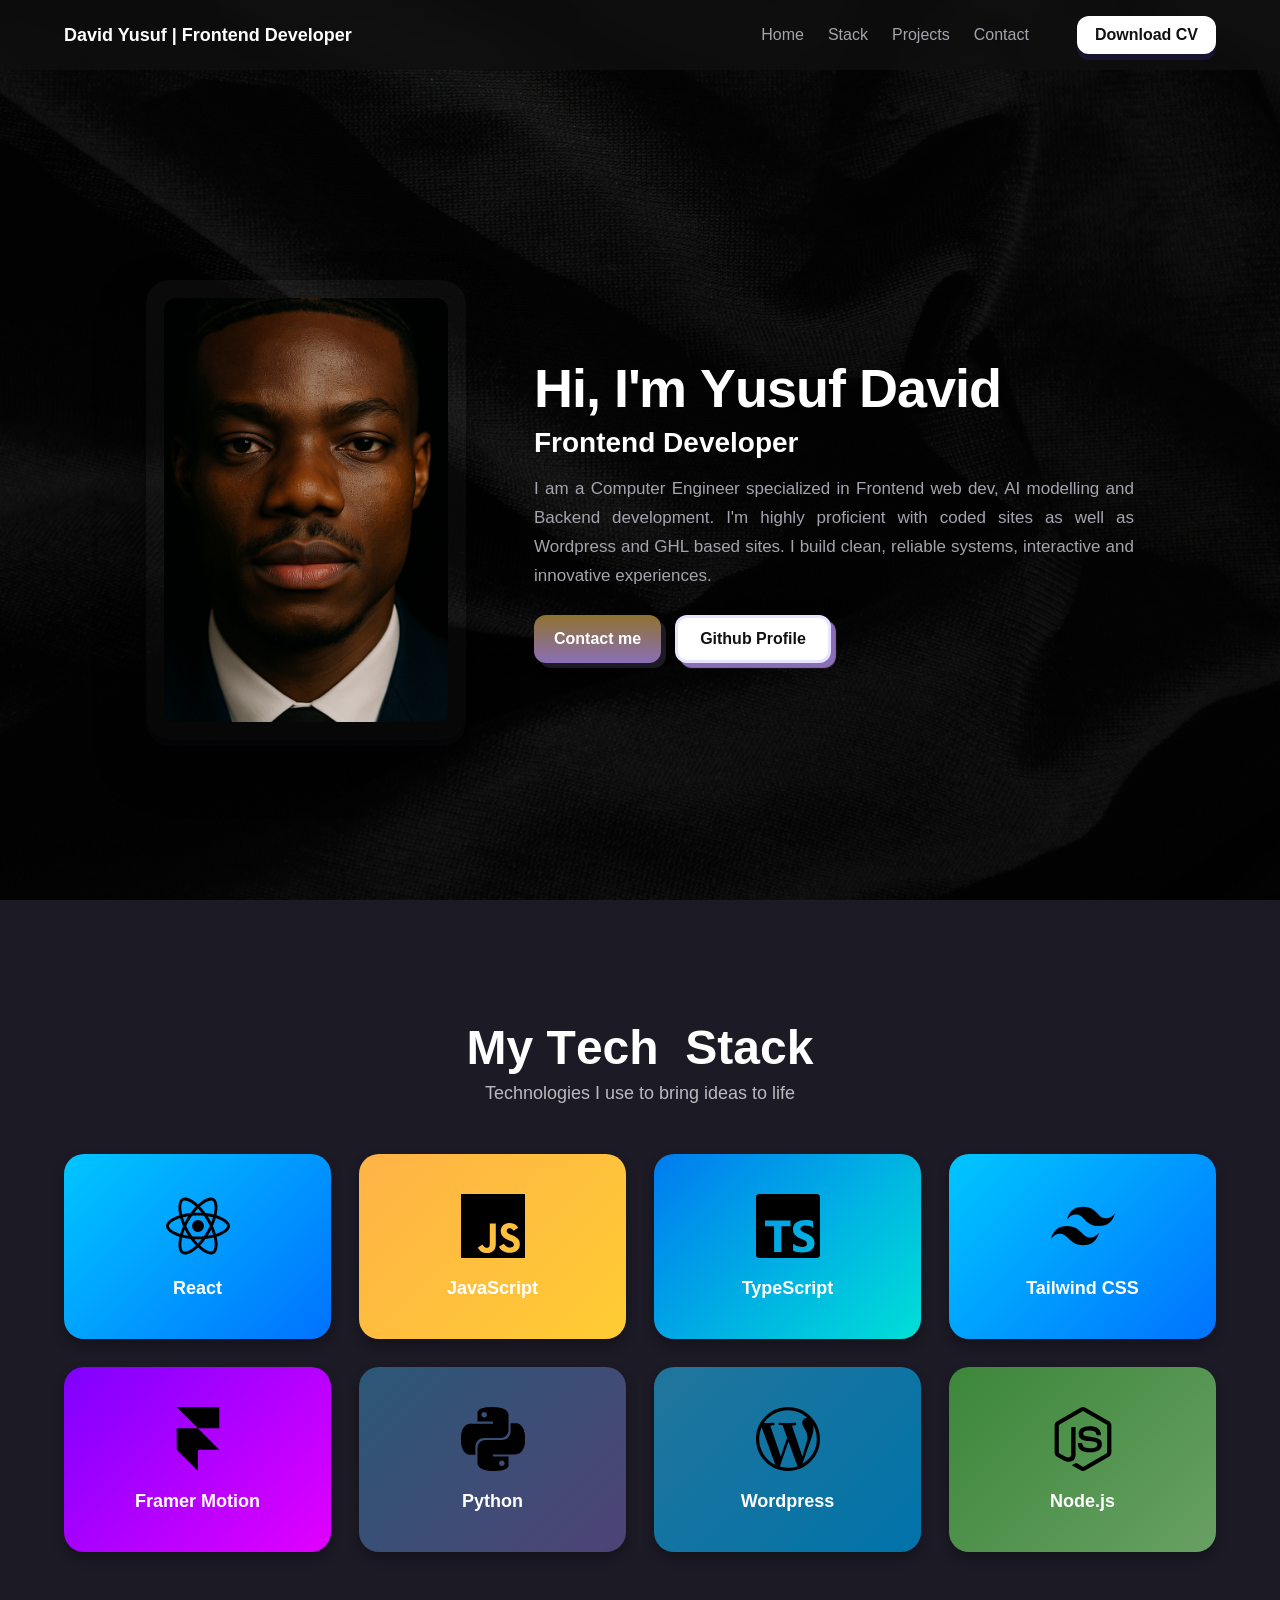
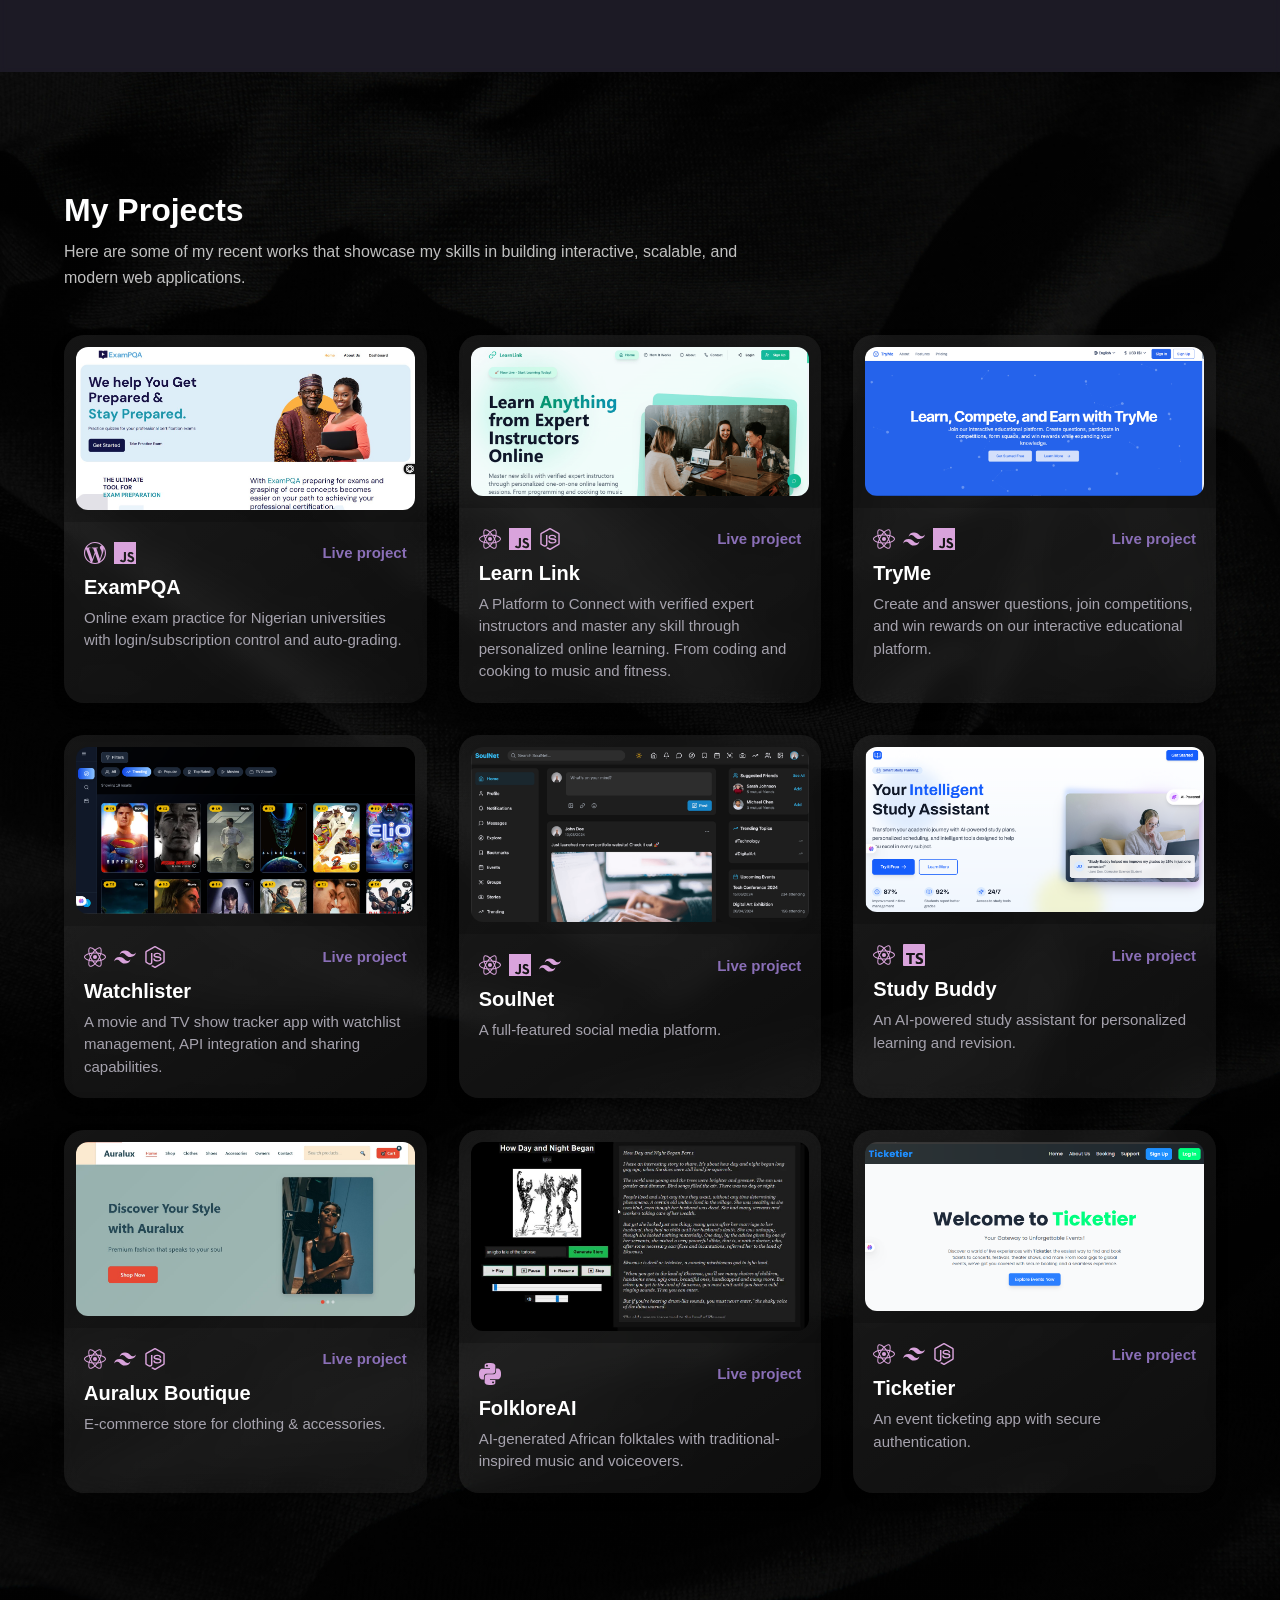
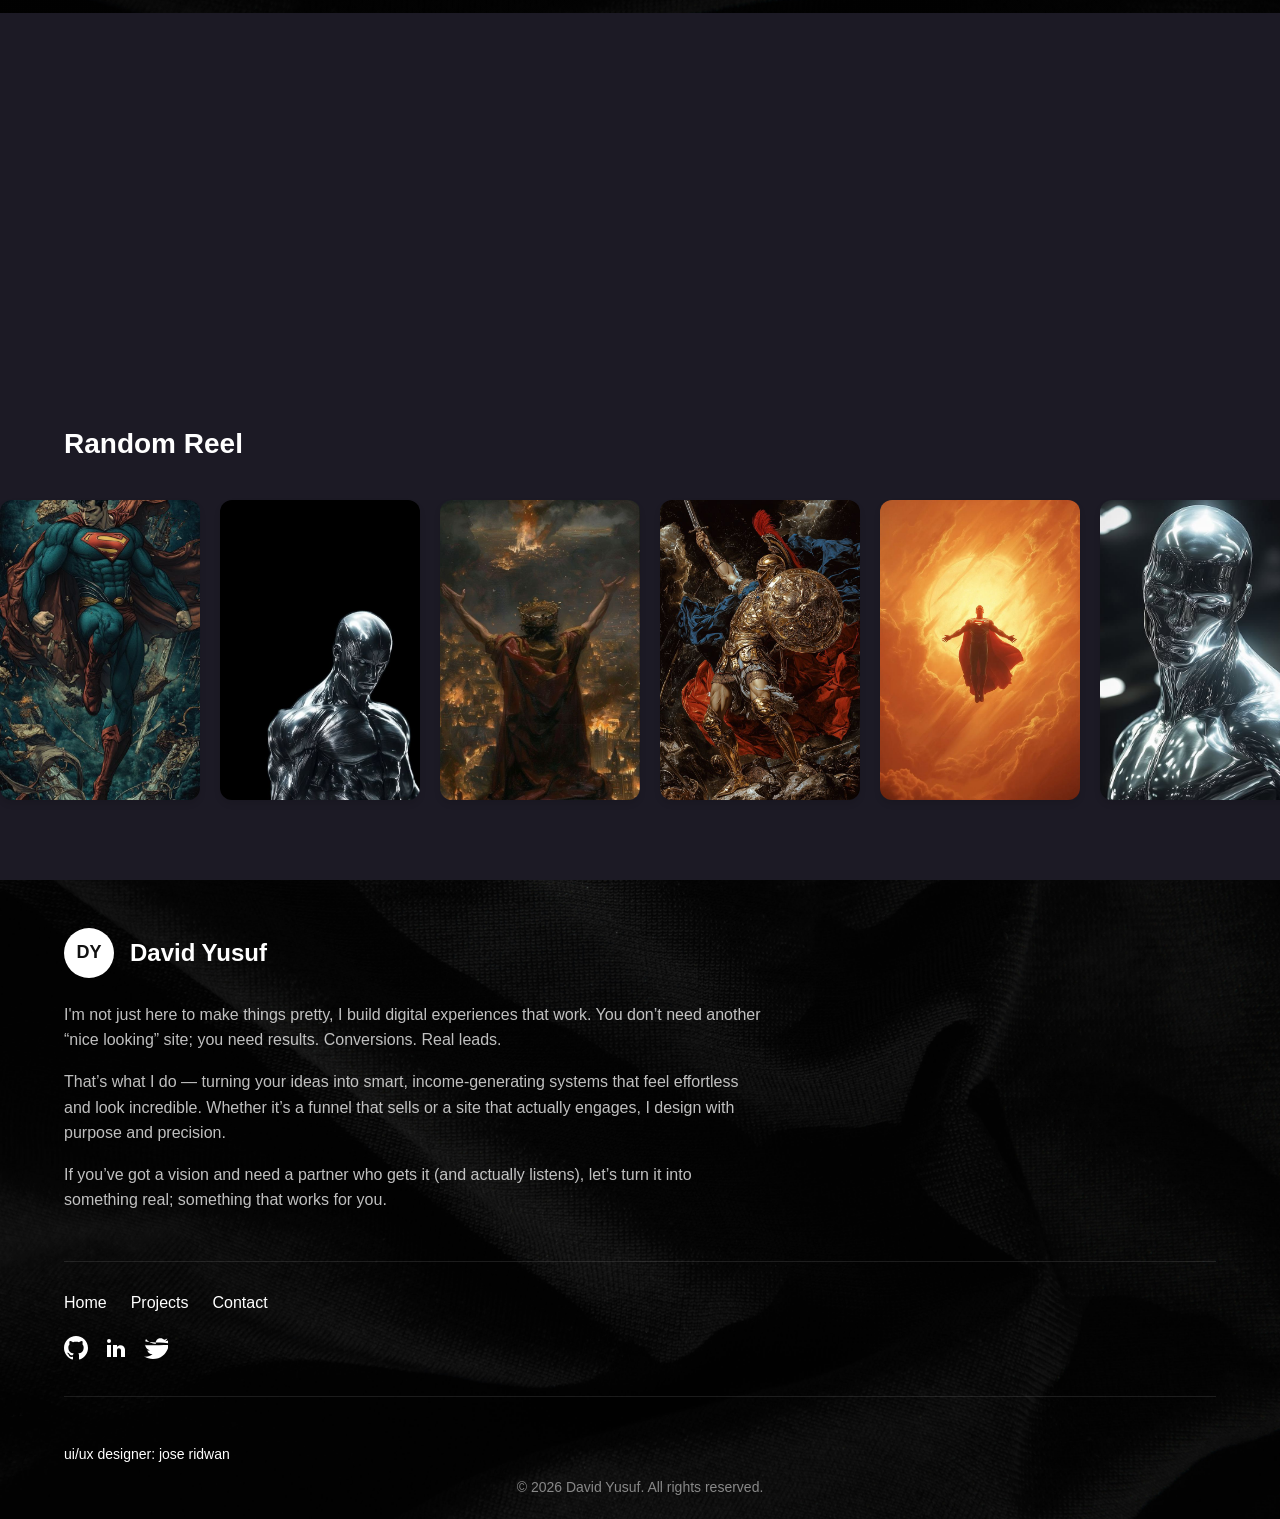
==== commit 86e23397: "update footer" ====
--- a/index.html
+++ b/index.html
@@ -541,8 +541,8 @@
           <!-- Bio/Pitch -->
           <div class="footer-pitch">
             <p>
-              I'm not just here to make things pretty — I build digital
-              experiences that work. You don’t need another “nice-looking” site;
+              I'm not just here to make things pretty, I build digital
+              experiences that work. You don’t need another “nice looking” site;
               you need results. Conversions. Real leads.
             </p>
             <p>
@@ -554,7 +554,7 @@
             <p>
               If you’ve
               got a vision and need a partner who gets it (and actually
-              listens), let’s turn it into something real — something that works
+              listens), let’s turn it into something real; something that works
               for you.
             </p>
           </div>
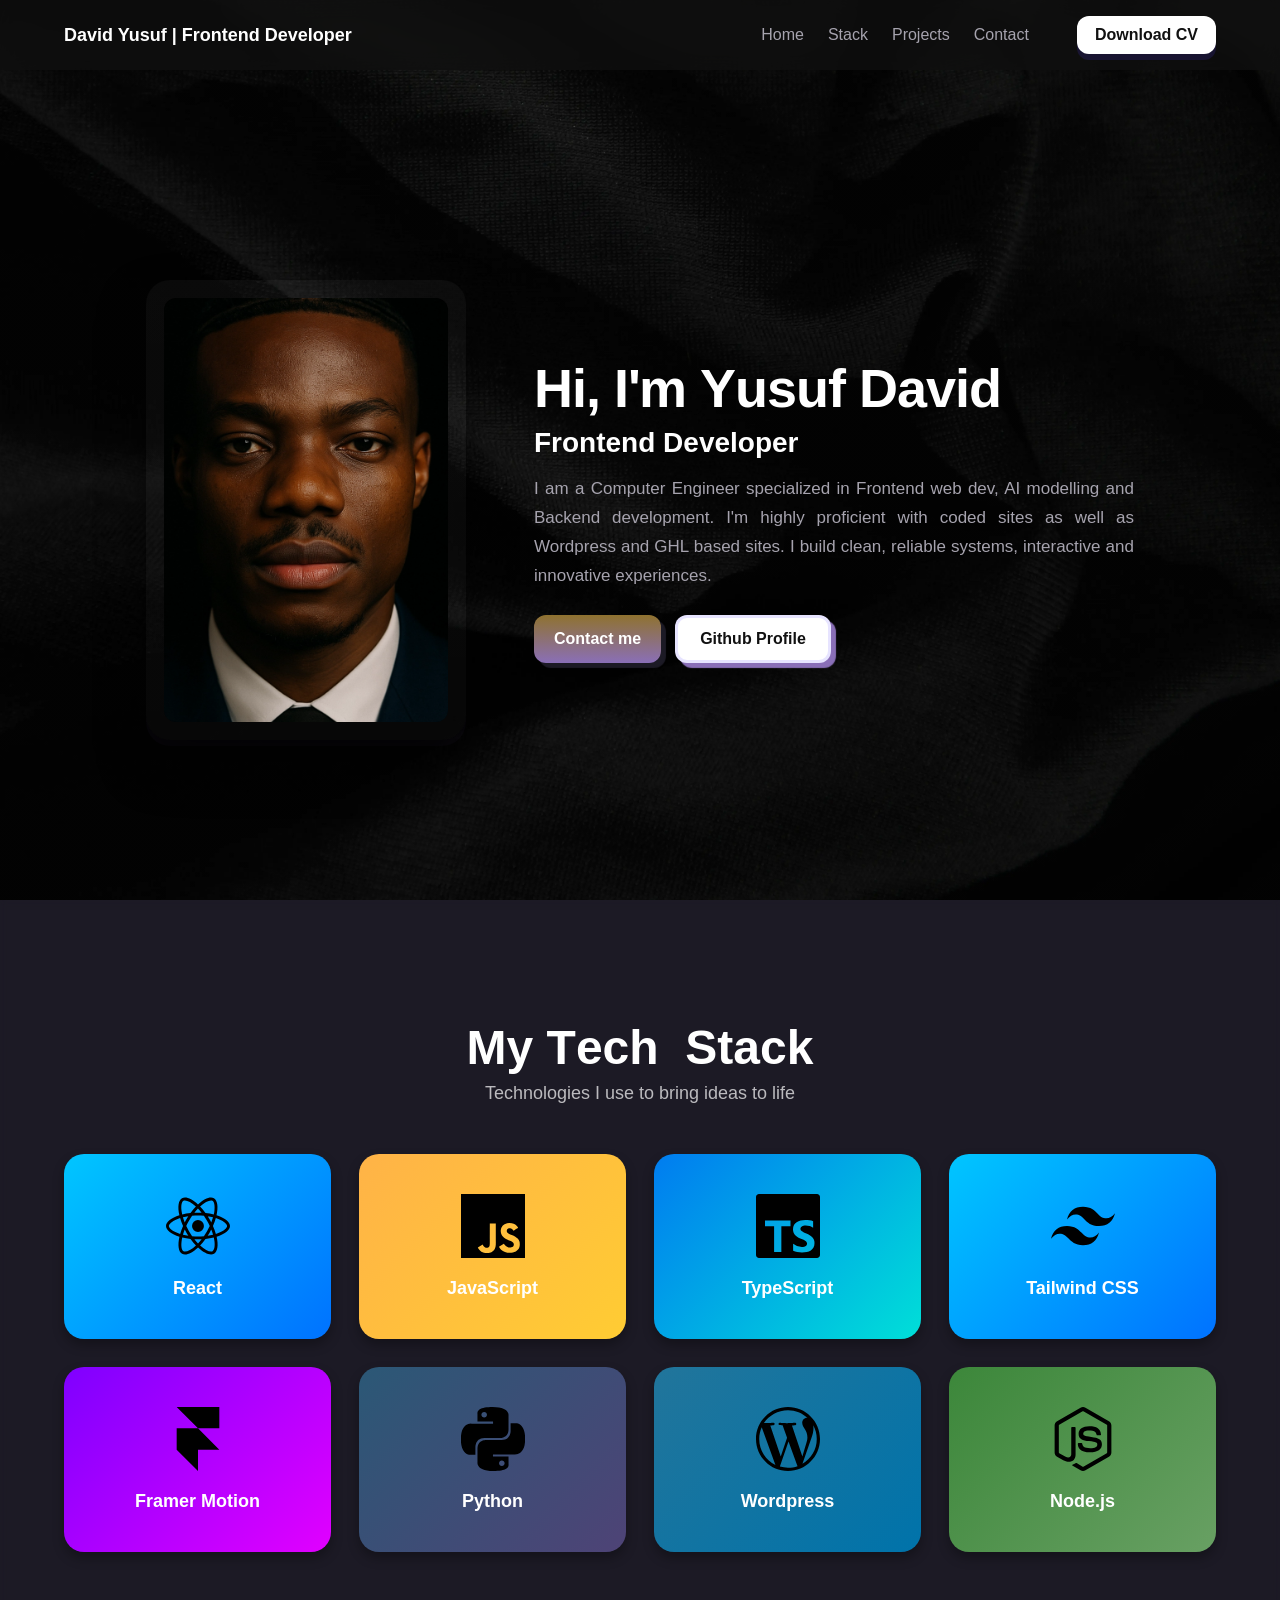
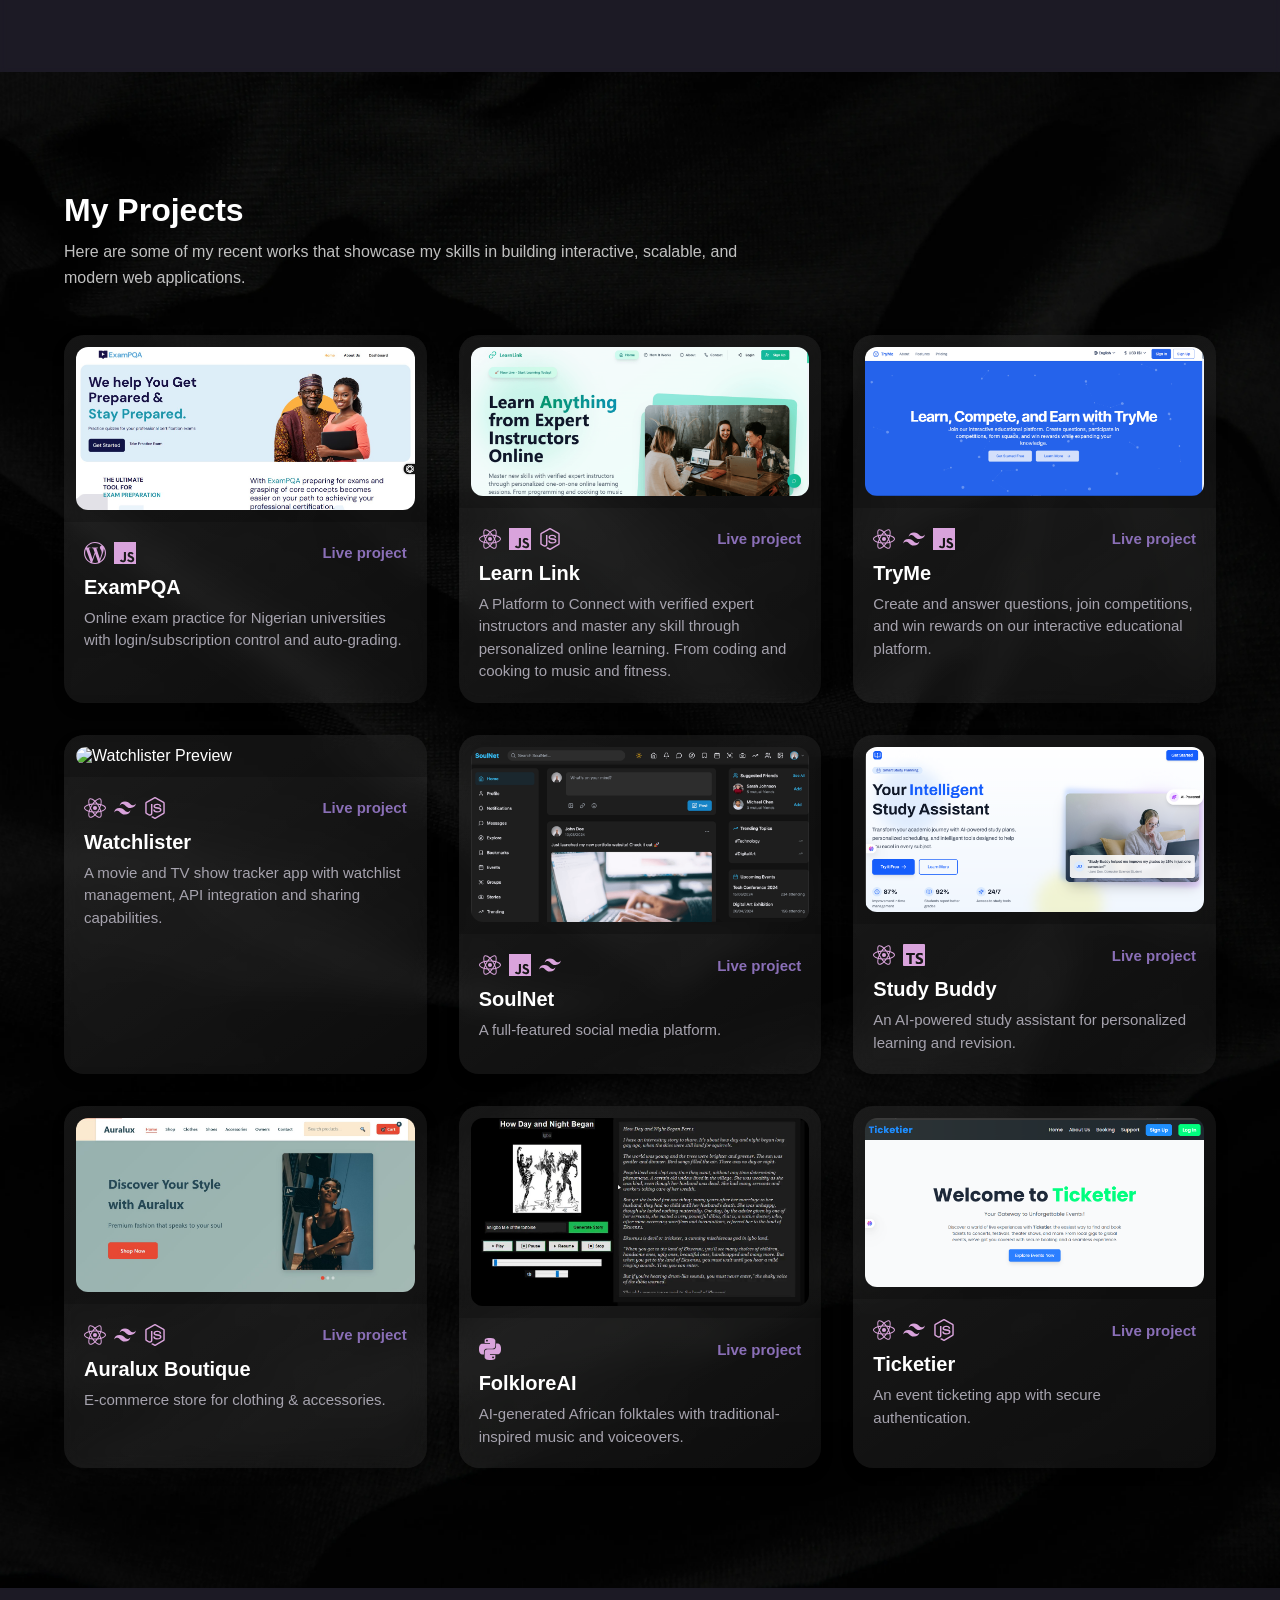
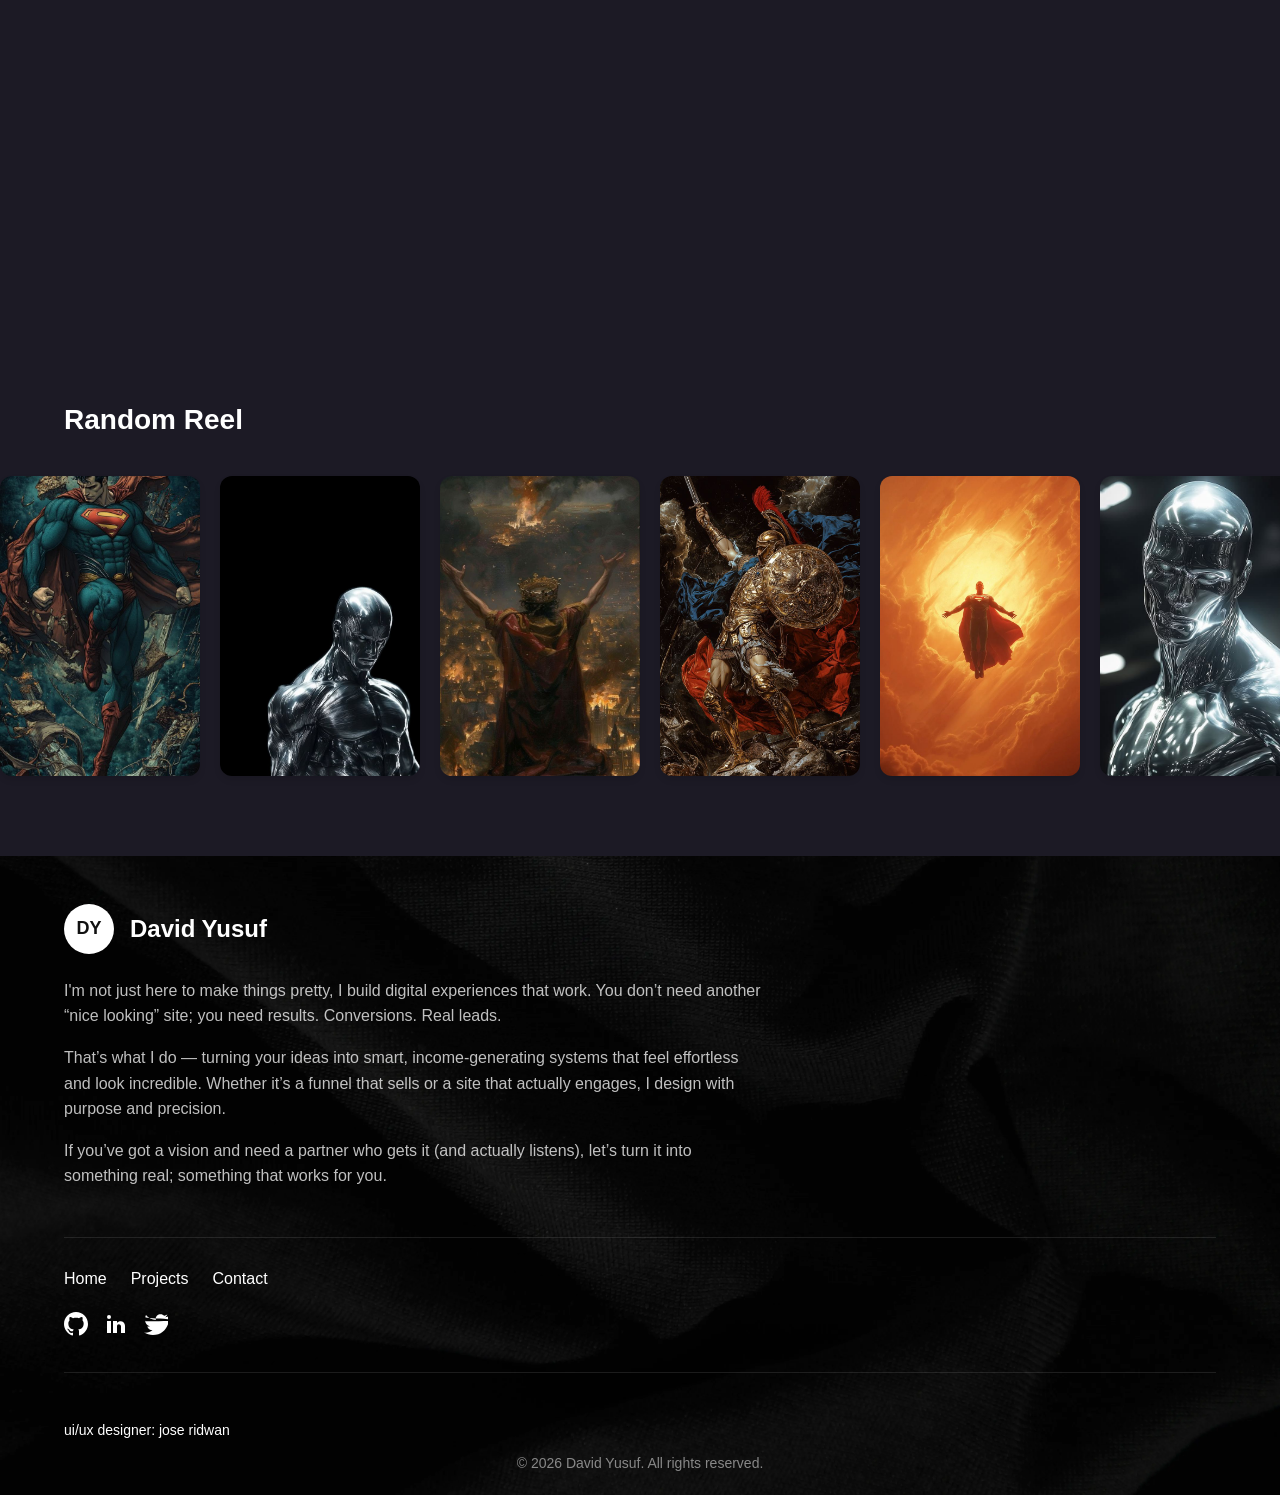
==== commit 1a5c1482: "image compression" ====
--- a/index.html
+++ b/index.html
@@ -63,7 +63,7 @@
         <div class="avatar-card">
           <div class="avatar-frame">
             <img
-              src="./assets/avatar_dyce3.png"
+              src="./assets/avatar_dyce3.webp"
               alt="David Yusuf avatar"
               class="avatar-img"
             />
--- a/main.css
+++ b/main.css
@@ -24,7 +24,7 @@
 }
 
 body {
-  background-image: url("./assets/matt-gross-9aCkSl6YcXg-unsplash.jpg");
+  background-image: url("./assets/matt-gross-9aCkSl6YcXg-unsplash.webp");
   background-size: cover;
   background-repeat: repeat;
   background-attachment: fixed;
@@ -190,7 +190,7 @@
   position: absolute;
   inset: 0;
   background: linear-gradient(rgba(0, 0, 0, 0.2), rgba(0, 0, 0, 0.2)),
-    url("./assets/cat-han-W_5Eakb1598-unsplash.jpg") center center / cover
+    url("./assets/cat-han-W_5Eakb1598-unsplash.webp") center center / cover
       no-repeat;
   z-index: 0;
 }
@@ -453,7 +453,7 @@
   position: absolute;
   inset: 0;
   background: linear-gradient(rgba(0, 0, 0, 0.4), rgba(0, 0, 0, 0.4)),
-    url("./assets/cat-han-W_5Eakb1598-unsplash.jpg") center center / cover
+    url("./assets/cat-han-W_5Eakb1598-unsplash.webp") center center / cover
       no-repeat;
   background-attachment: fixed;
   z-index: -1;
@@ -756,7 +756,7 @@
   position: absolute;
   inset: 0;
   background: linear-gradient(rgba(0, 0, 0, 0.2), rgba(0, 0, 0, 0.2)),
-    url("./assets/cat-han-W_5Eakb1598-unsplash.jpg") center center / cover
+    url("./assets/cat-han-W_5Eakb1598-unsplash.webp") center center / cover
       no-repeat;
   z-index: -1; /* Place the background behind the content */
   background-attachment: fixed;
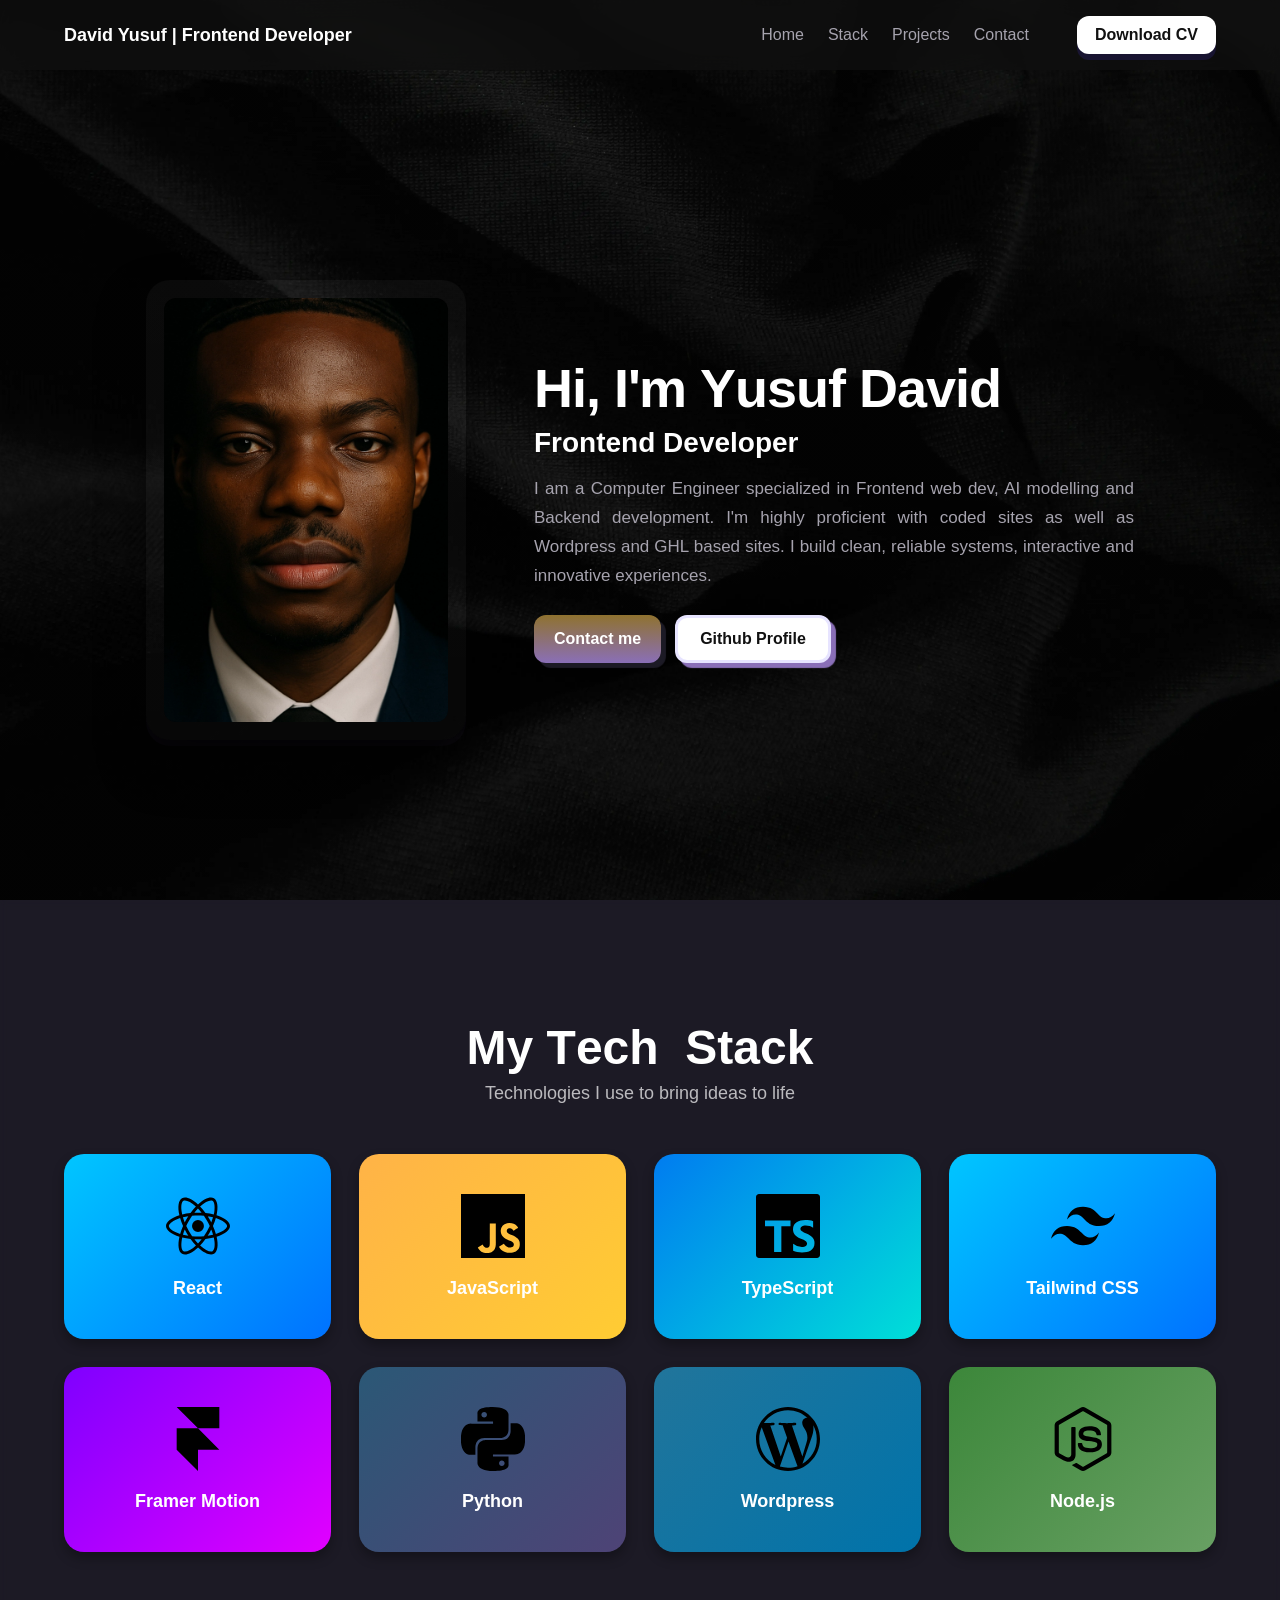
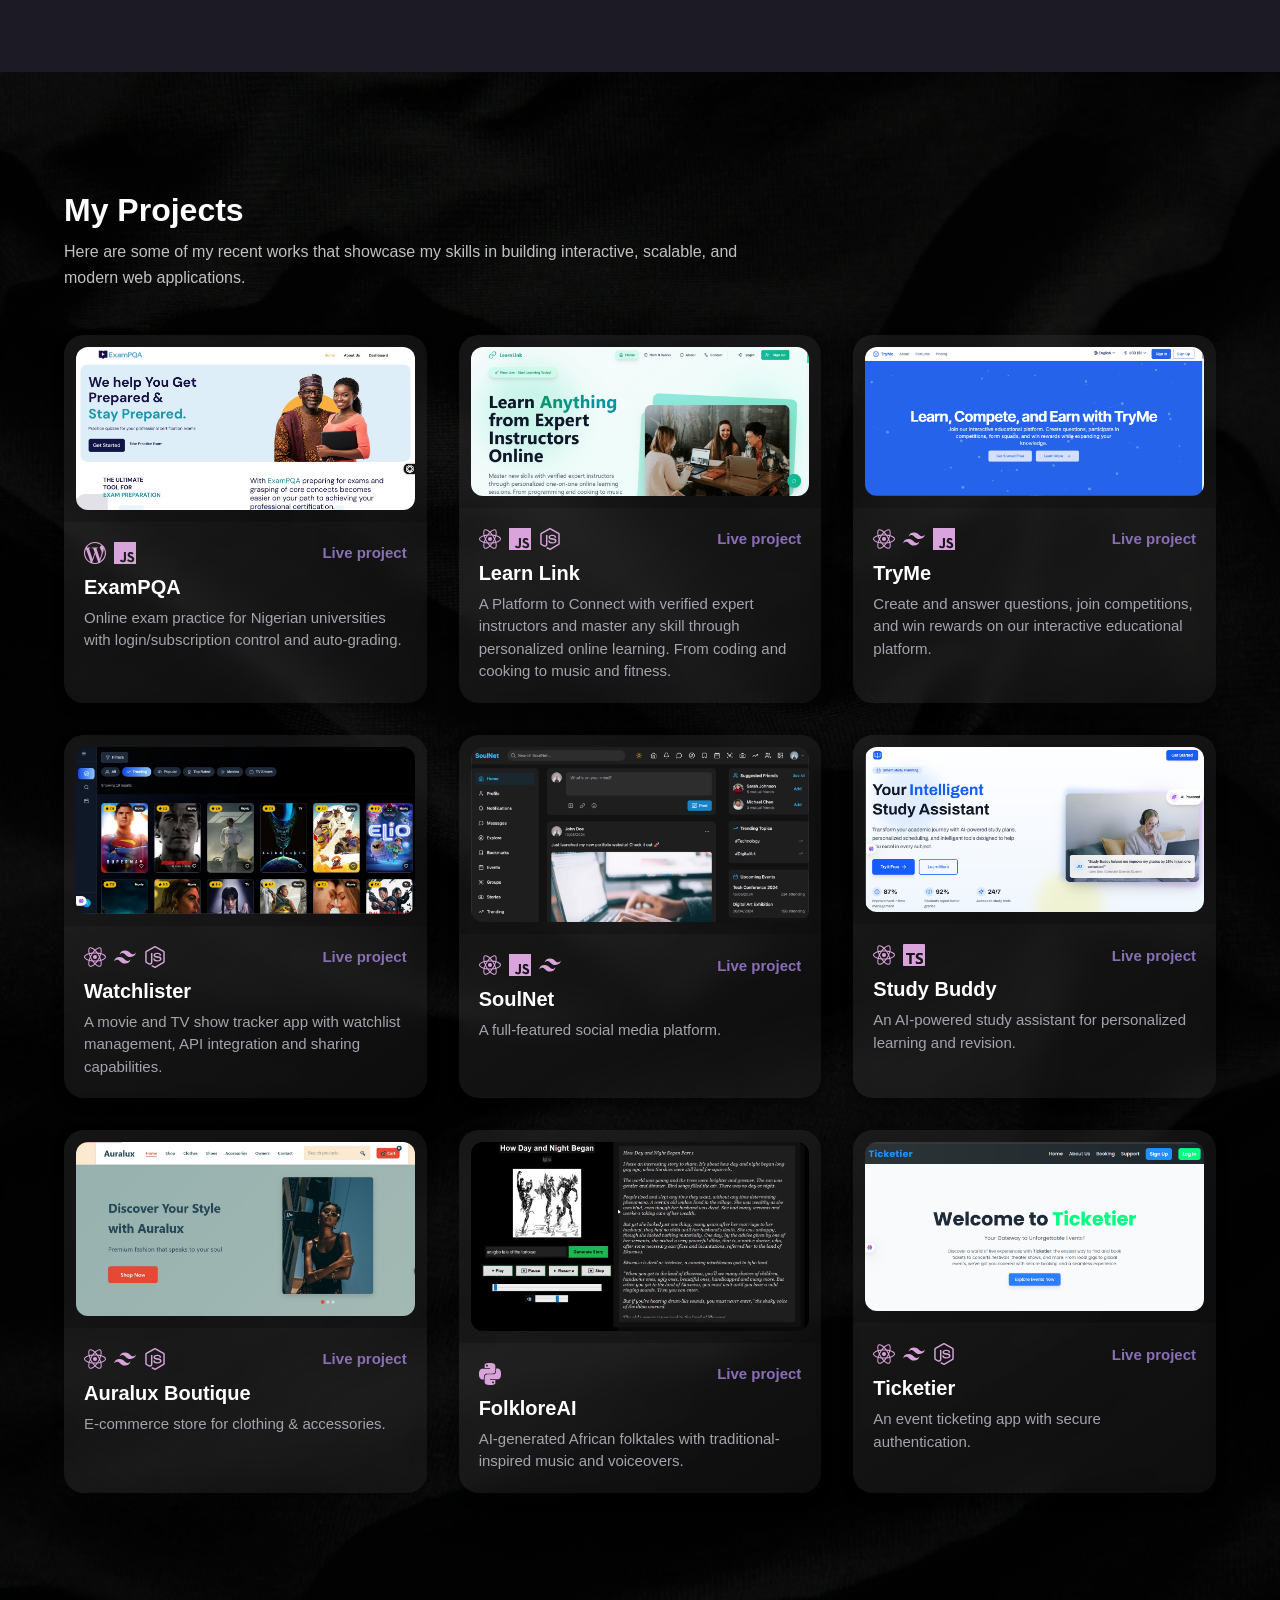
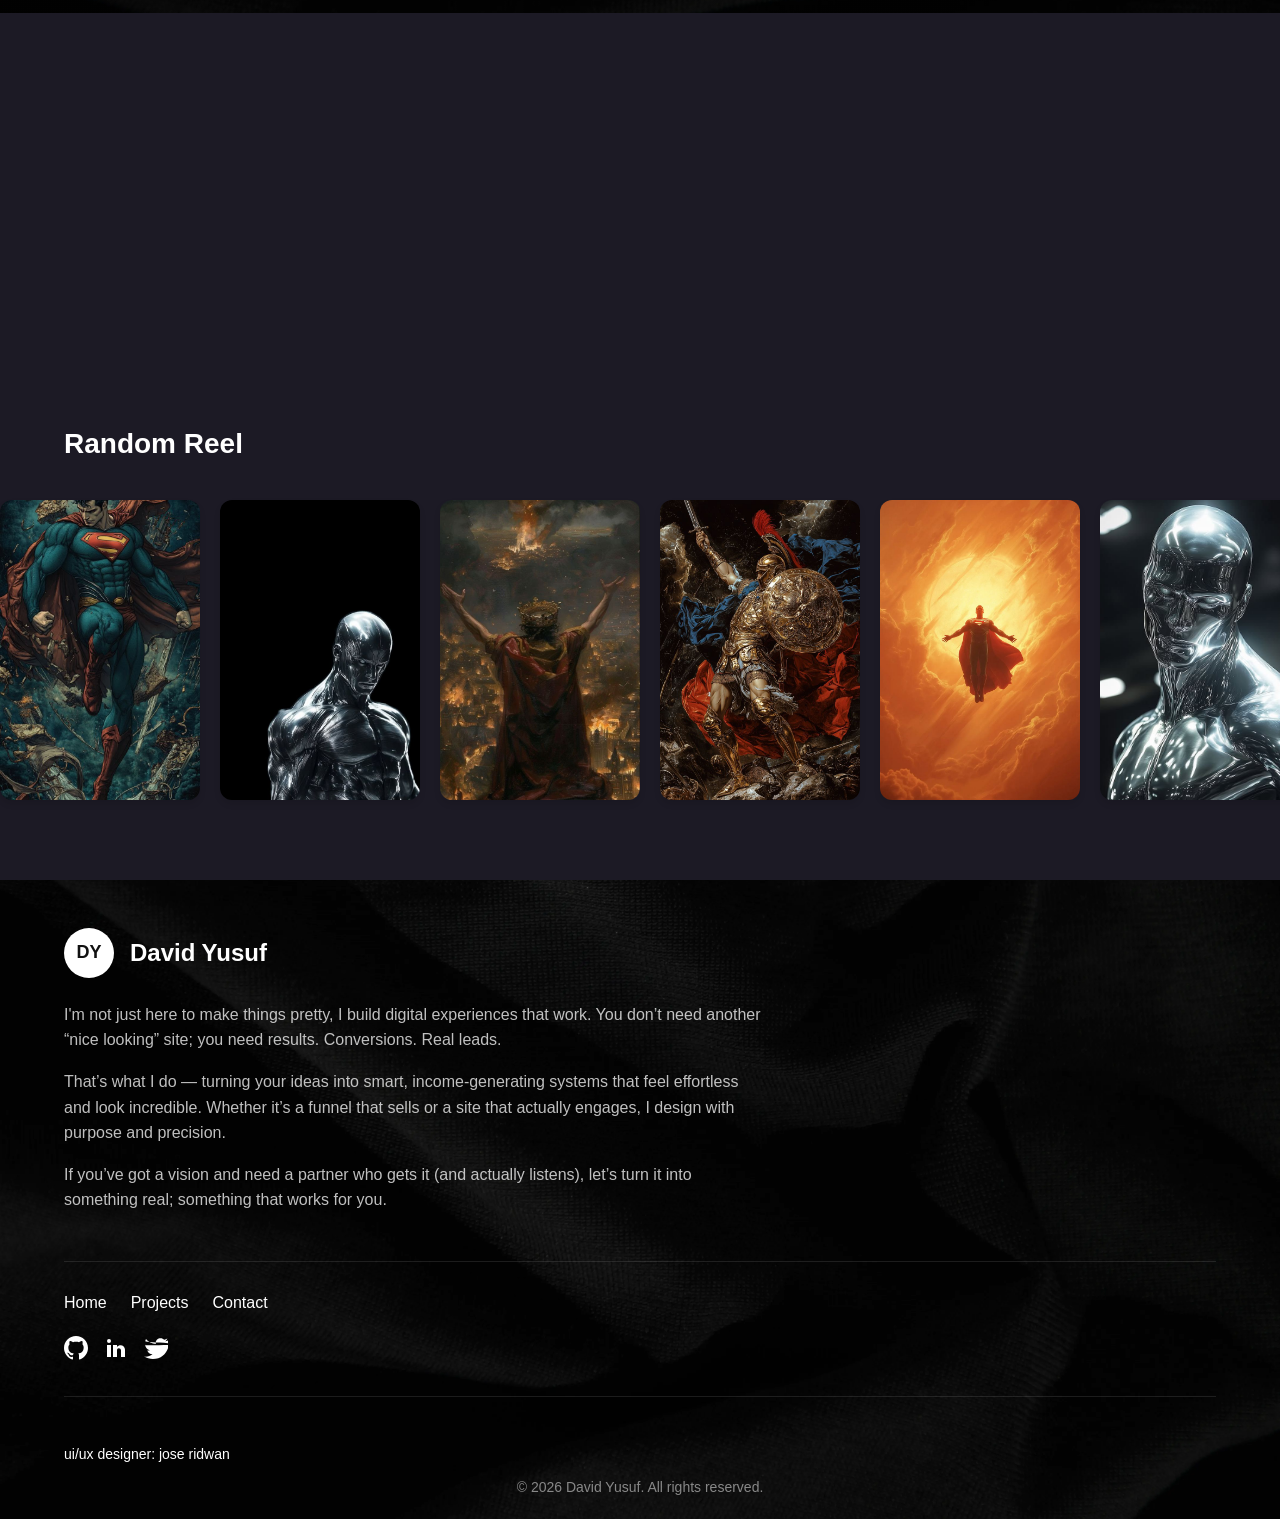
==== commit 8a6fd8e1: "add image" ====
--- a/index.html
+++ b/index.html
@@ -6,6 +6,37 @@
     <title>David Yusuf | Frontend Developer</title>
     <meta name="theme-color" content="#0f0f10" />
     <link rel="stylesheet" href="./main.css" />
+
+    <!-- 🔹 Open Graph (for WhatsApp, Facebook, LinkedIn) -->
+    <meta
+      property="og:title"
+      content="David Yusuf — Frontend Developer & Designer"
+    />
+    <meta
+      property="og:description"
+      content="I build clean, creative, and purposeful web experiences."
+    />
+    <meta
+      property="og:image"
+      content="https://david-yusuf.vercel.app/assets/og-image.webp"
+    />
+    <meta property="og:url" content="https://david-yusuf.vercel.app" />
+    <meta property="og:type" content="website" />
+
+    <!-- 🔹 Twitter Card -->
+    <meta name="twitter:card" content="summary_large_image" />
+    <meta
+      name="twitter:title"
+      content="David Yusuf — Frontend Developer & Designer"
+    />
+    <meta
+      name="twitter:description"
+      content="I build clean, creative, and purposeful web experiences."
+    />
+    <meta
+      name="twitter:image"
+      content="https://david-yusuf.vercel.app/assets/og-image.webp"
+    />
   </head>
 
   <body>
@@ -286,7 +317,7 @@
           <div class="project-card">
             <div class="project-preview">
               <img
-                src="./assets/swipa/watchlister-D1L7JNA8.png"
+                src="./assets/swipa/watchlister-D1L7JNA8.webp"
                 alt="Watchlister Preview"
               />
             </div>
@@ -552,10 +583,9 @@
               actually engages, I design with purpose and precision.
             </p>
             <p>
-              If you’ve
-              got a vision and need a partner who gets it (and actually
-              listens), let’s turn it into something real; something that works
-              for you.
+              If you’ve got a vision and need a partner who gets it (and
+              actually listens), let’s turn it into something real; something
+              that works for you.
             </p>
           </div>
         </div>
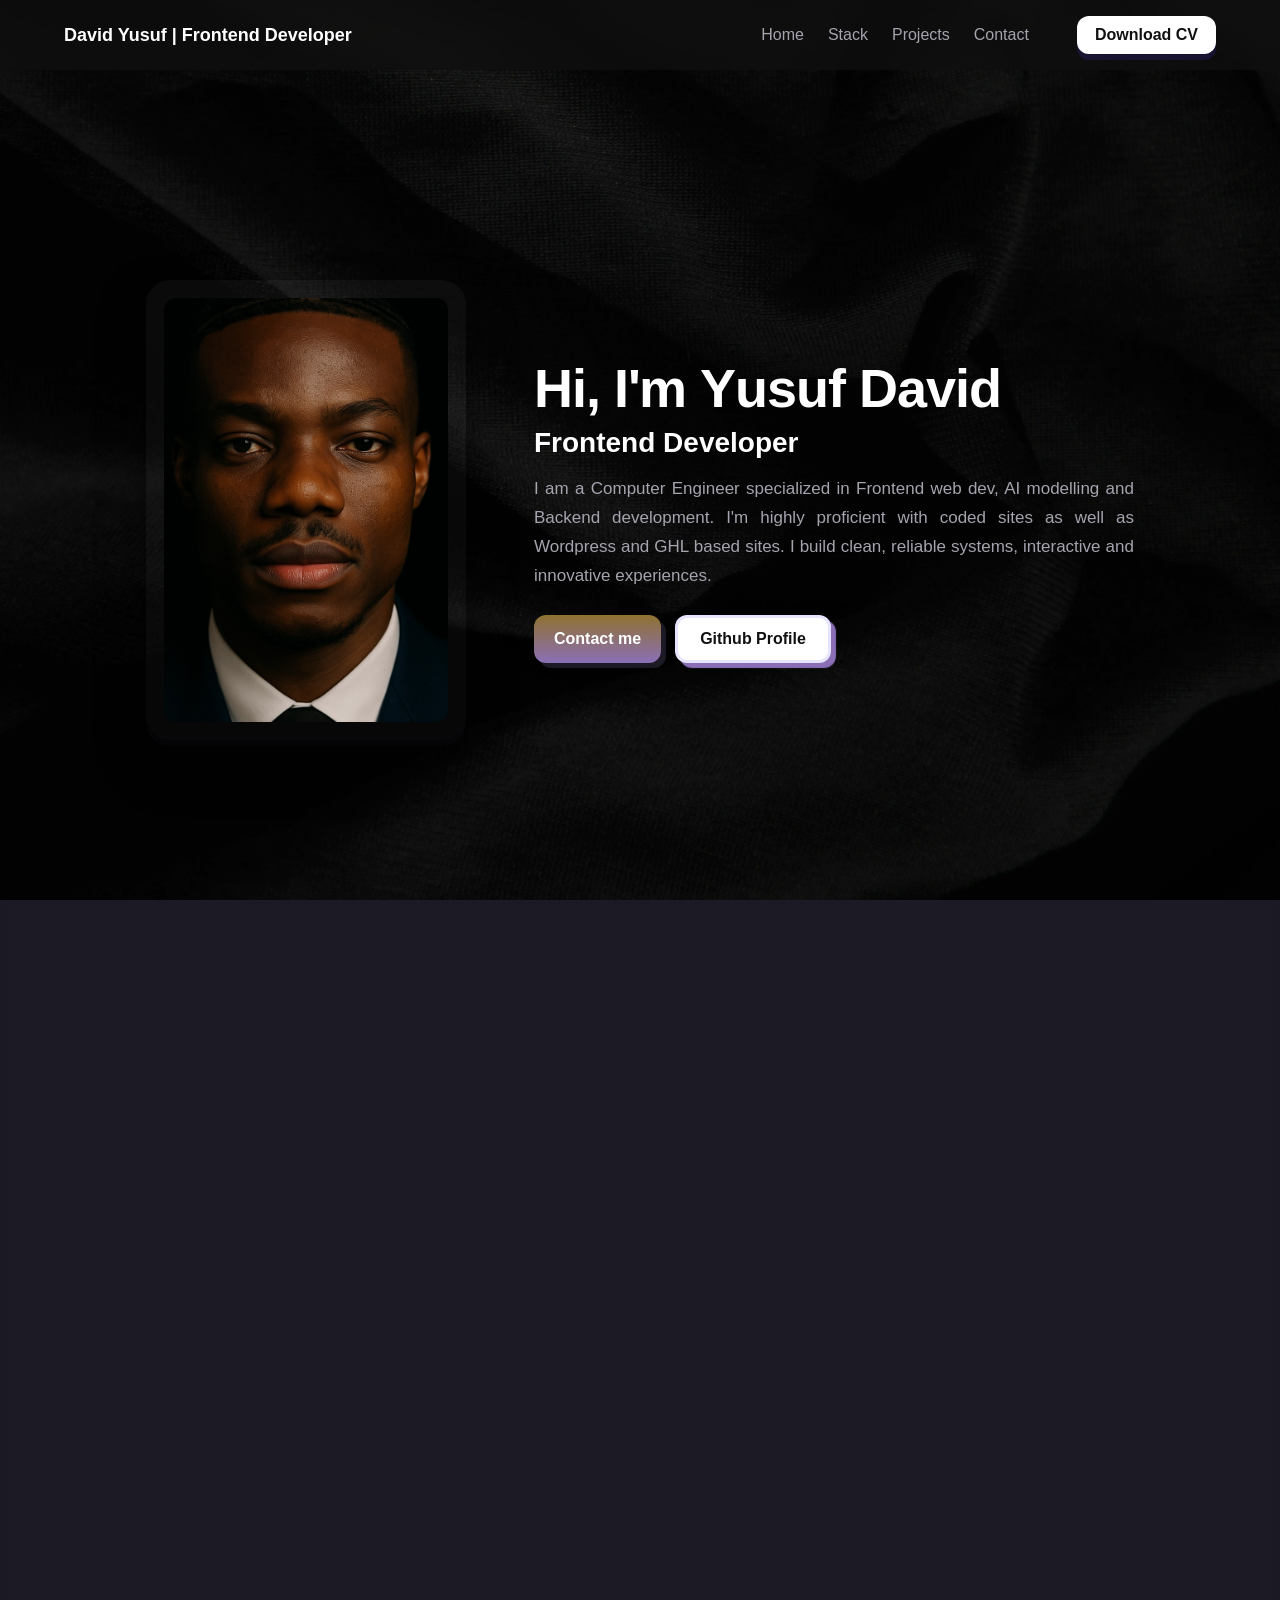
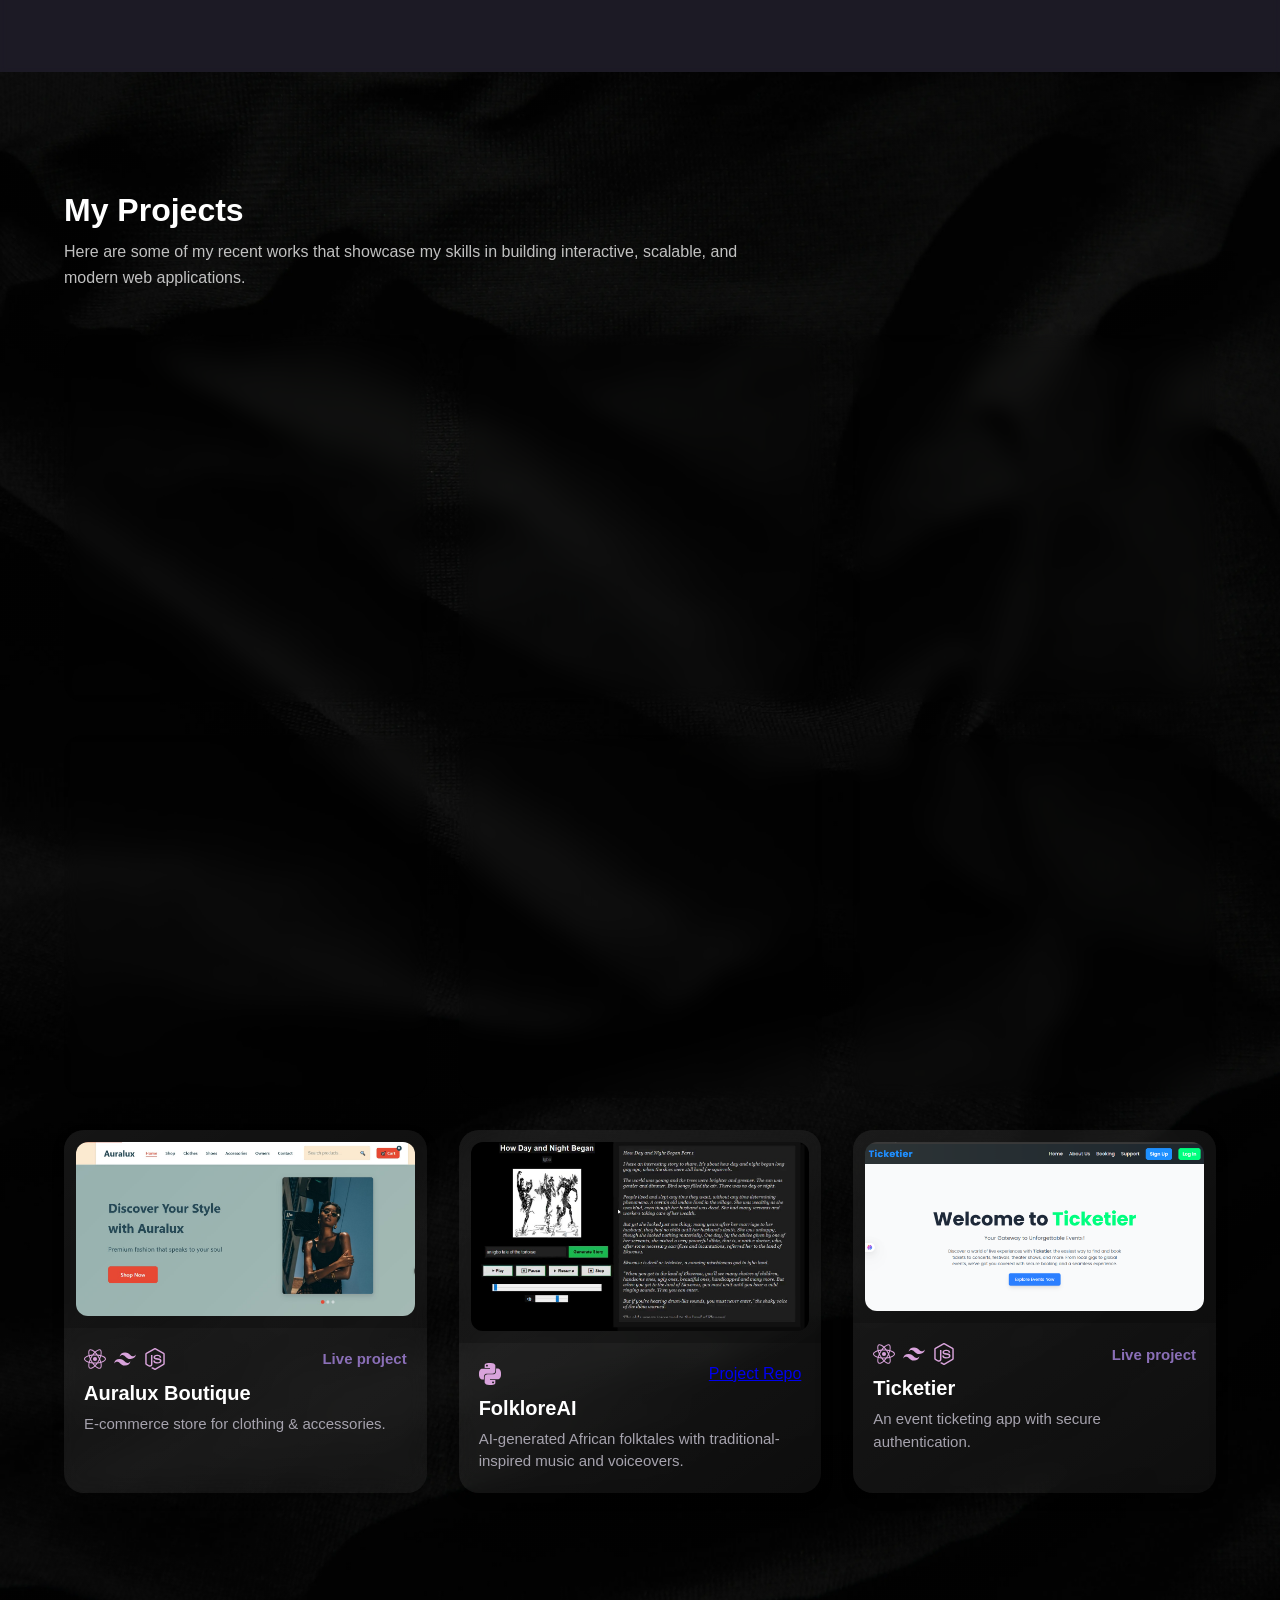
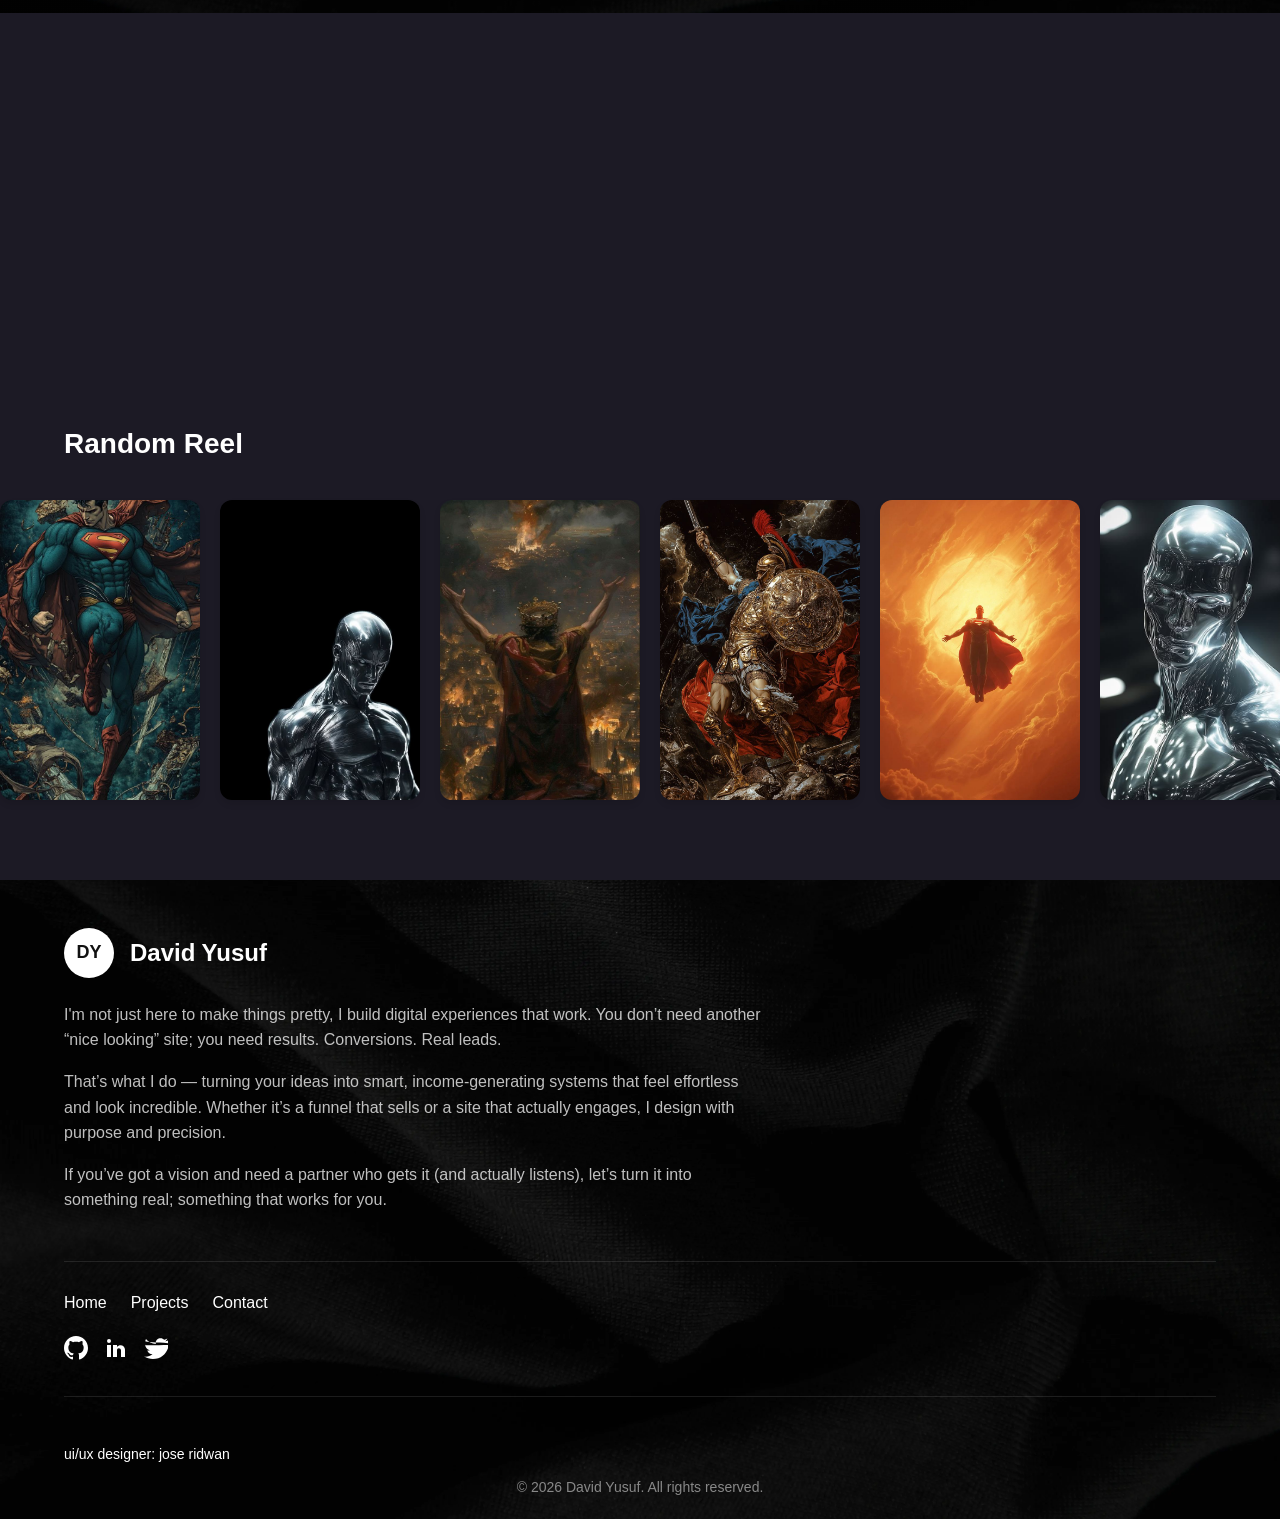
==== commit 5af0932a: "Link update" ====
--- a/index.html
+++ b/index.html
@@ -471,9 +471,9 @@
                   />
                 </div>
                 <a
-                  href="https://studdybuddy-school.vercel.app/ "
-                  class="live-link"
-                  >Live project</a
+                  href="https://https://github.com/agodnamedDYce/FolkloreAI/ "
+                  class="repo-link"
+                  >Project Repo</a
                 >
               </div>
               <h3 class="project-title">FolkloreAI</h3>
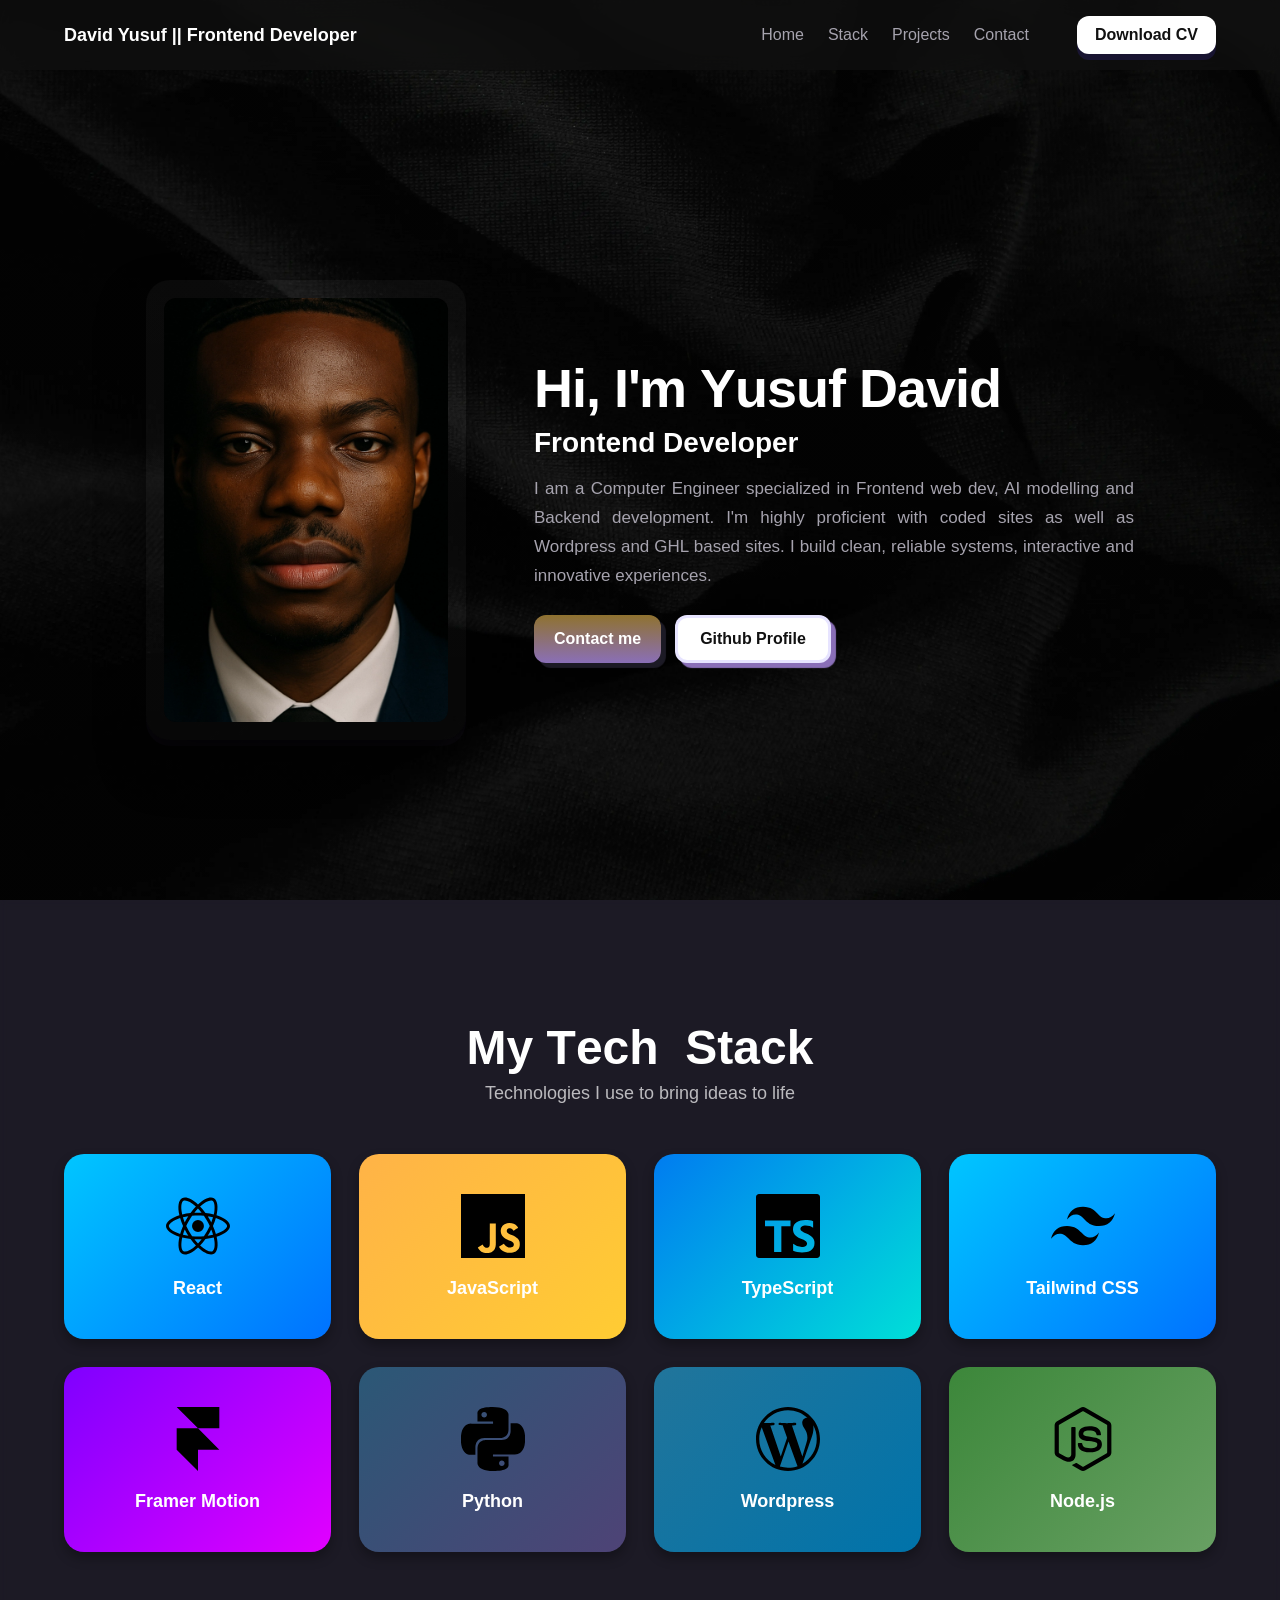
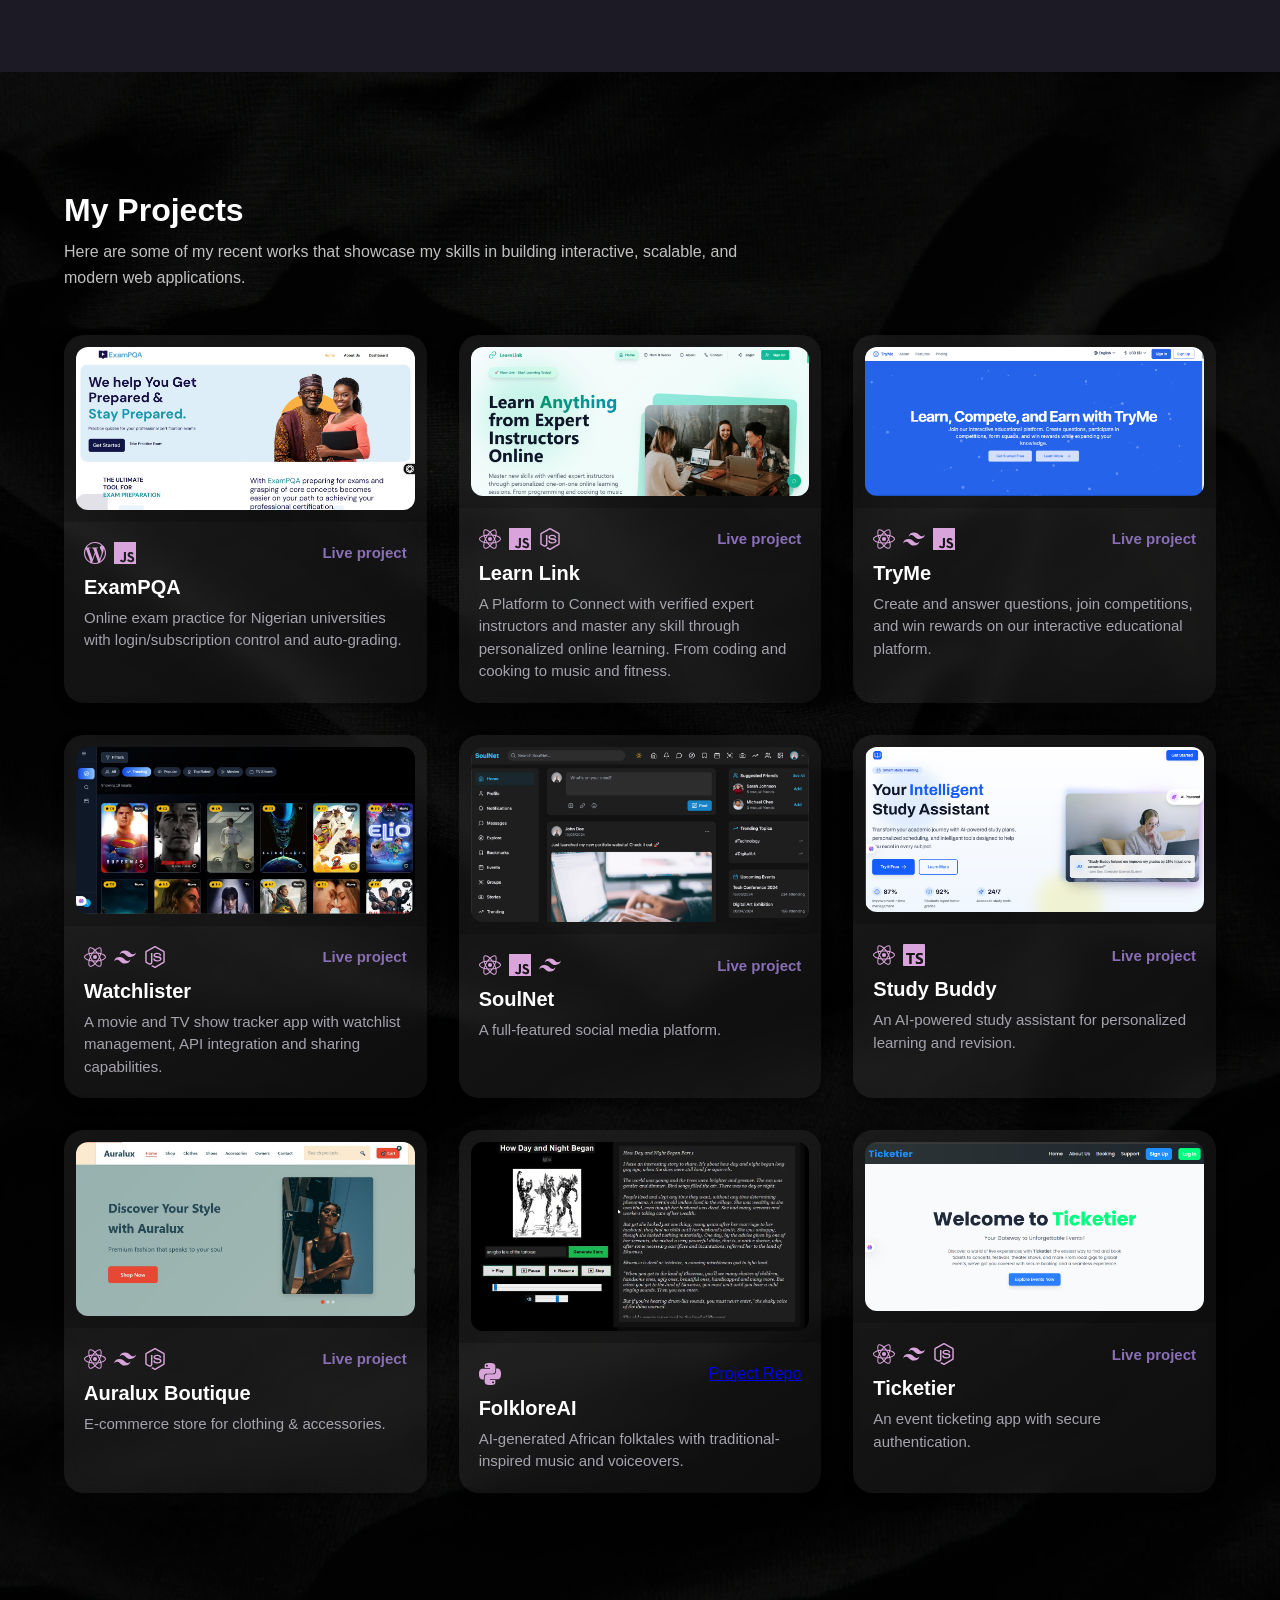
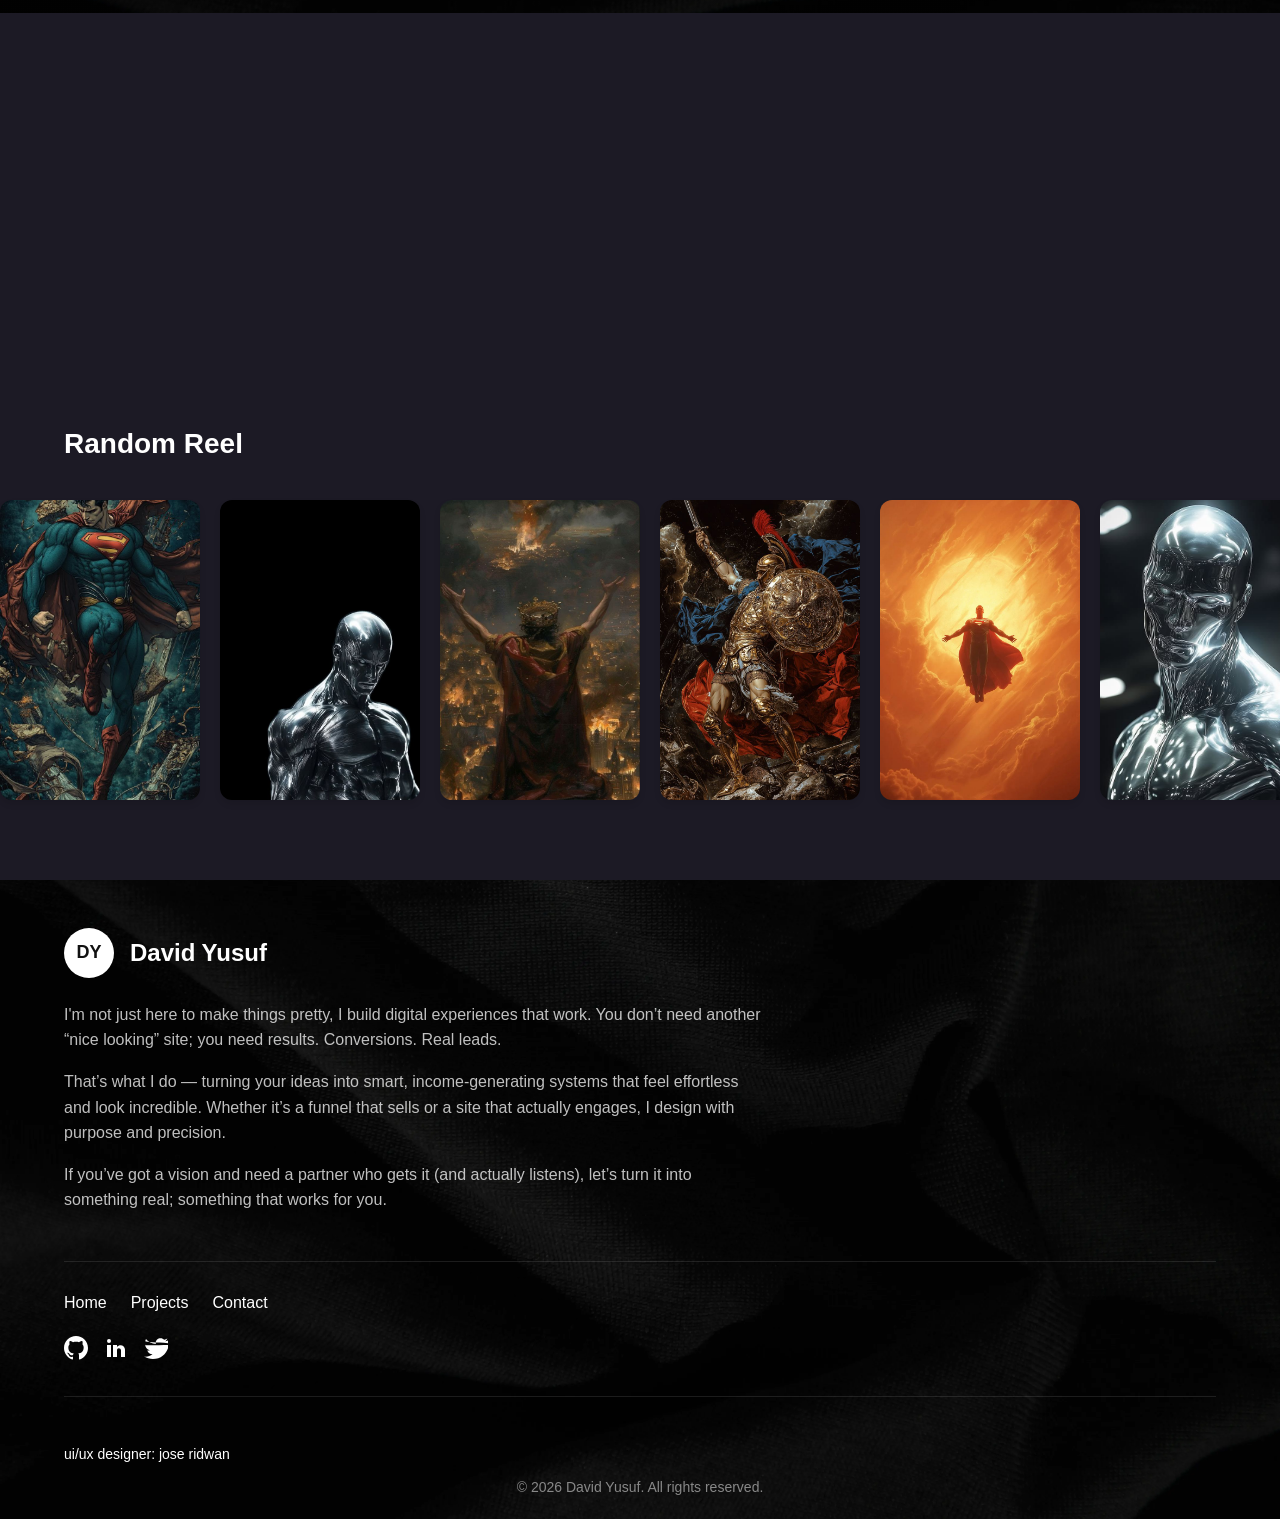
==== commit 0060930f: "updatet" ====
--- a/index.html
+++ b/index.html
@@ -42,7 +42,7 @@
   <body>
     <header class="site-header">
       <div class="container header-inner">
-        <a class="brand" href="#">David Yusuf | Frontend Developer</a>
+        <a class="brand" href="#">David Yusuf || Frontend Developer</a>
         <nav class="nav" id="nav-menu">
           <a href="#home">Home</a>
           <a href="#stack">Stack</a>
